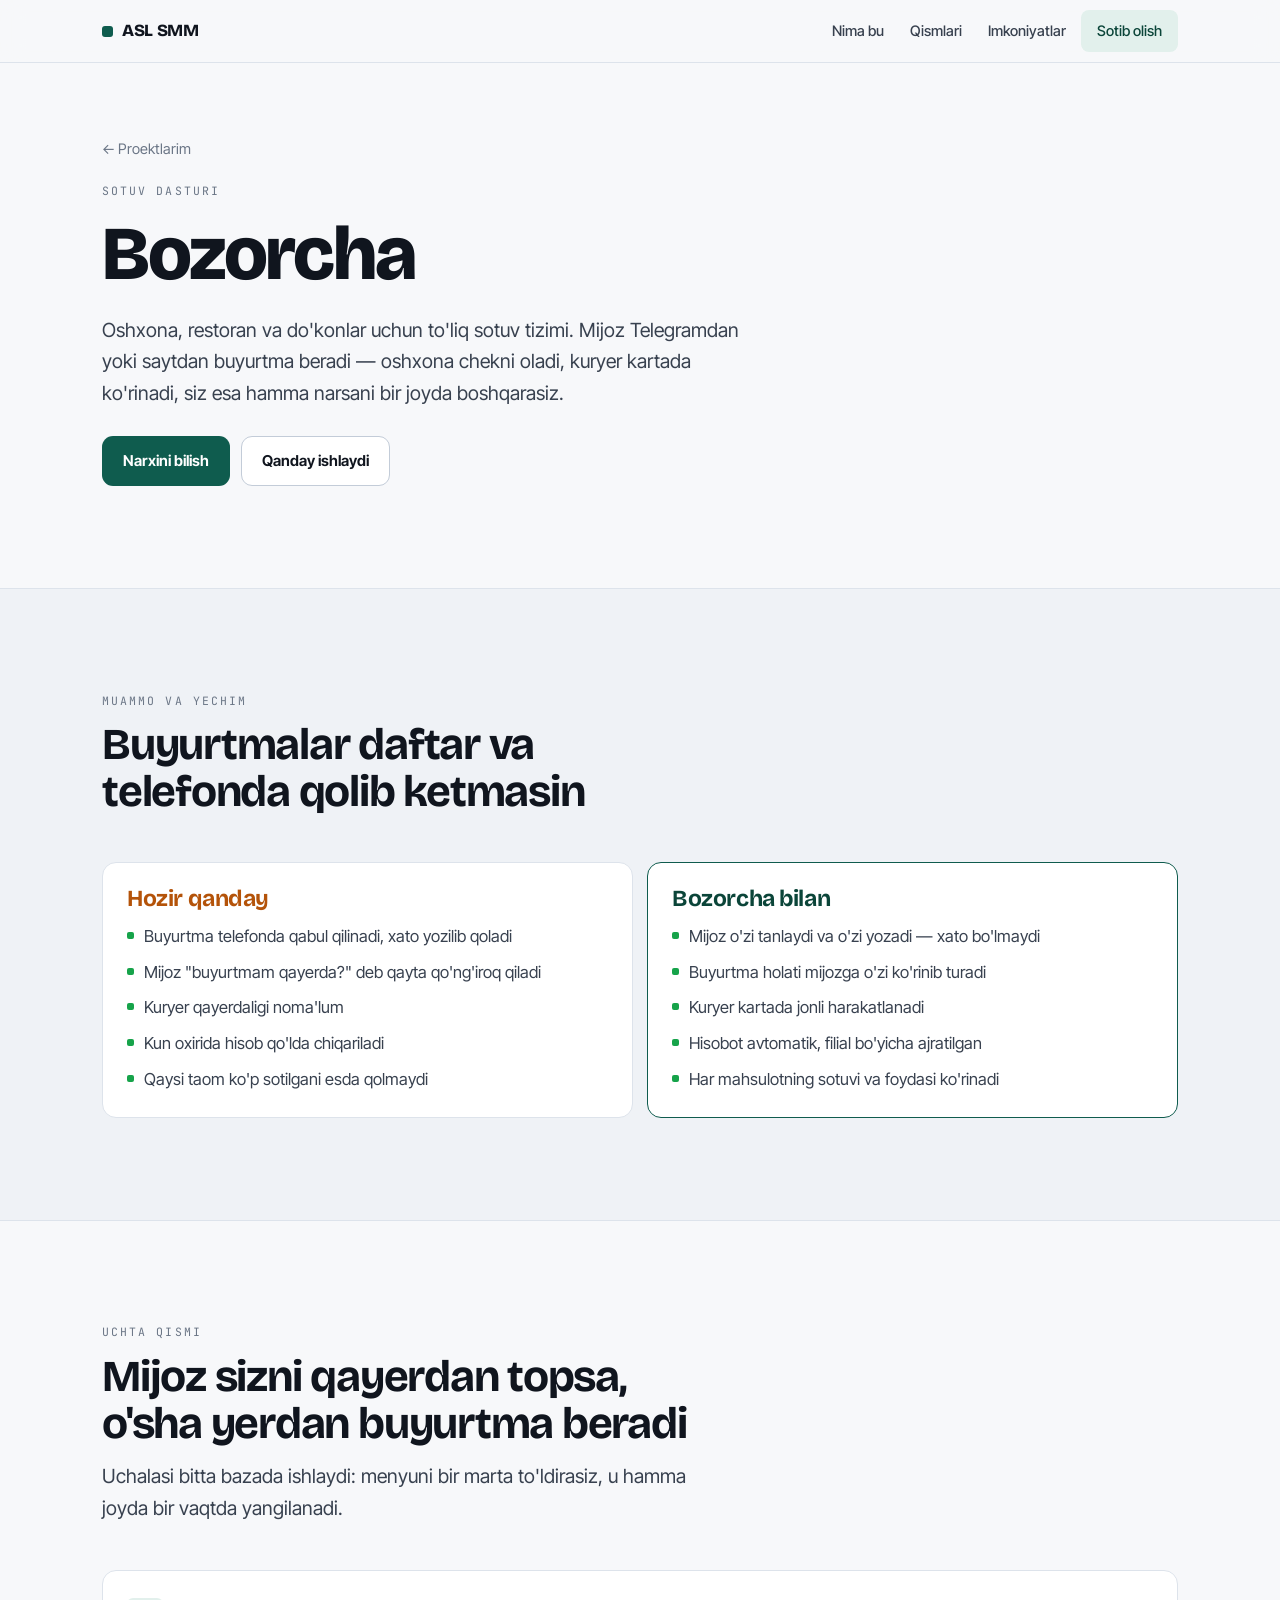
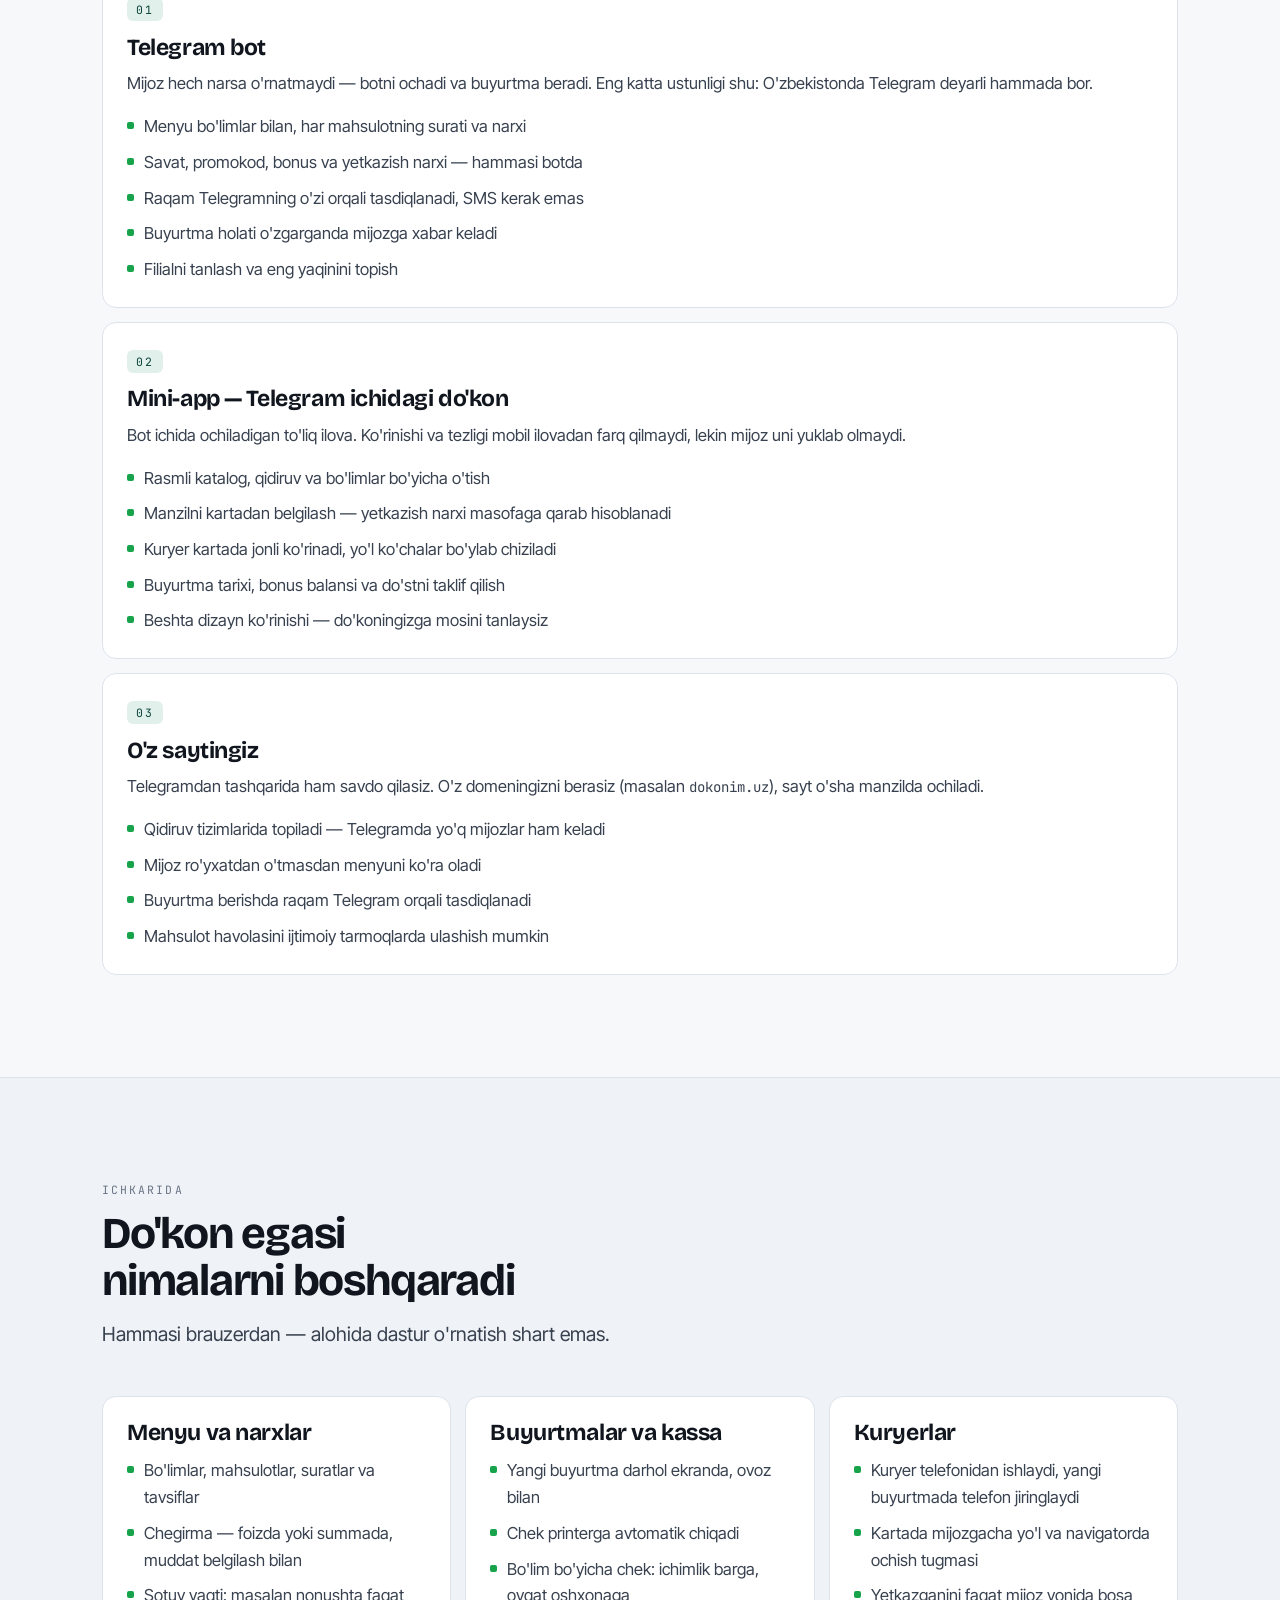
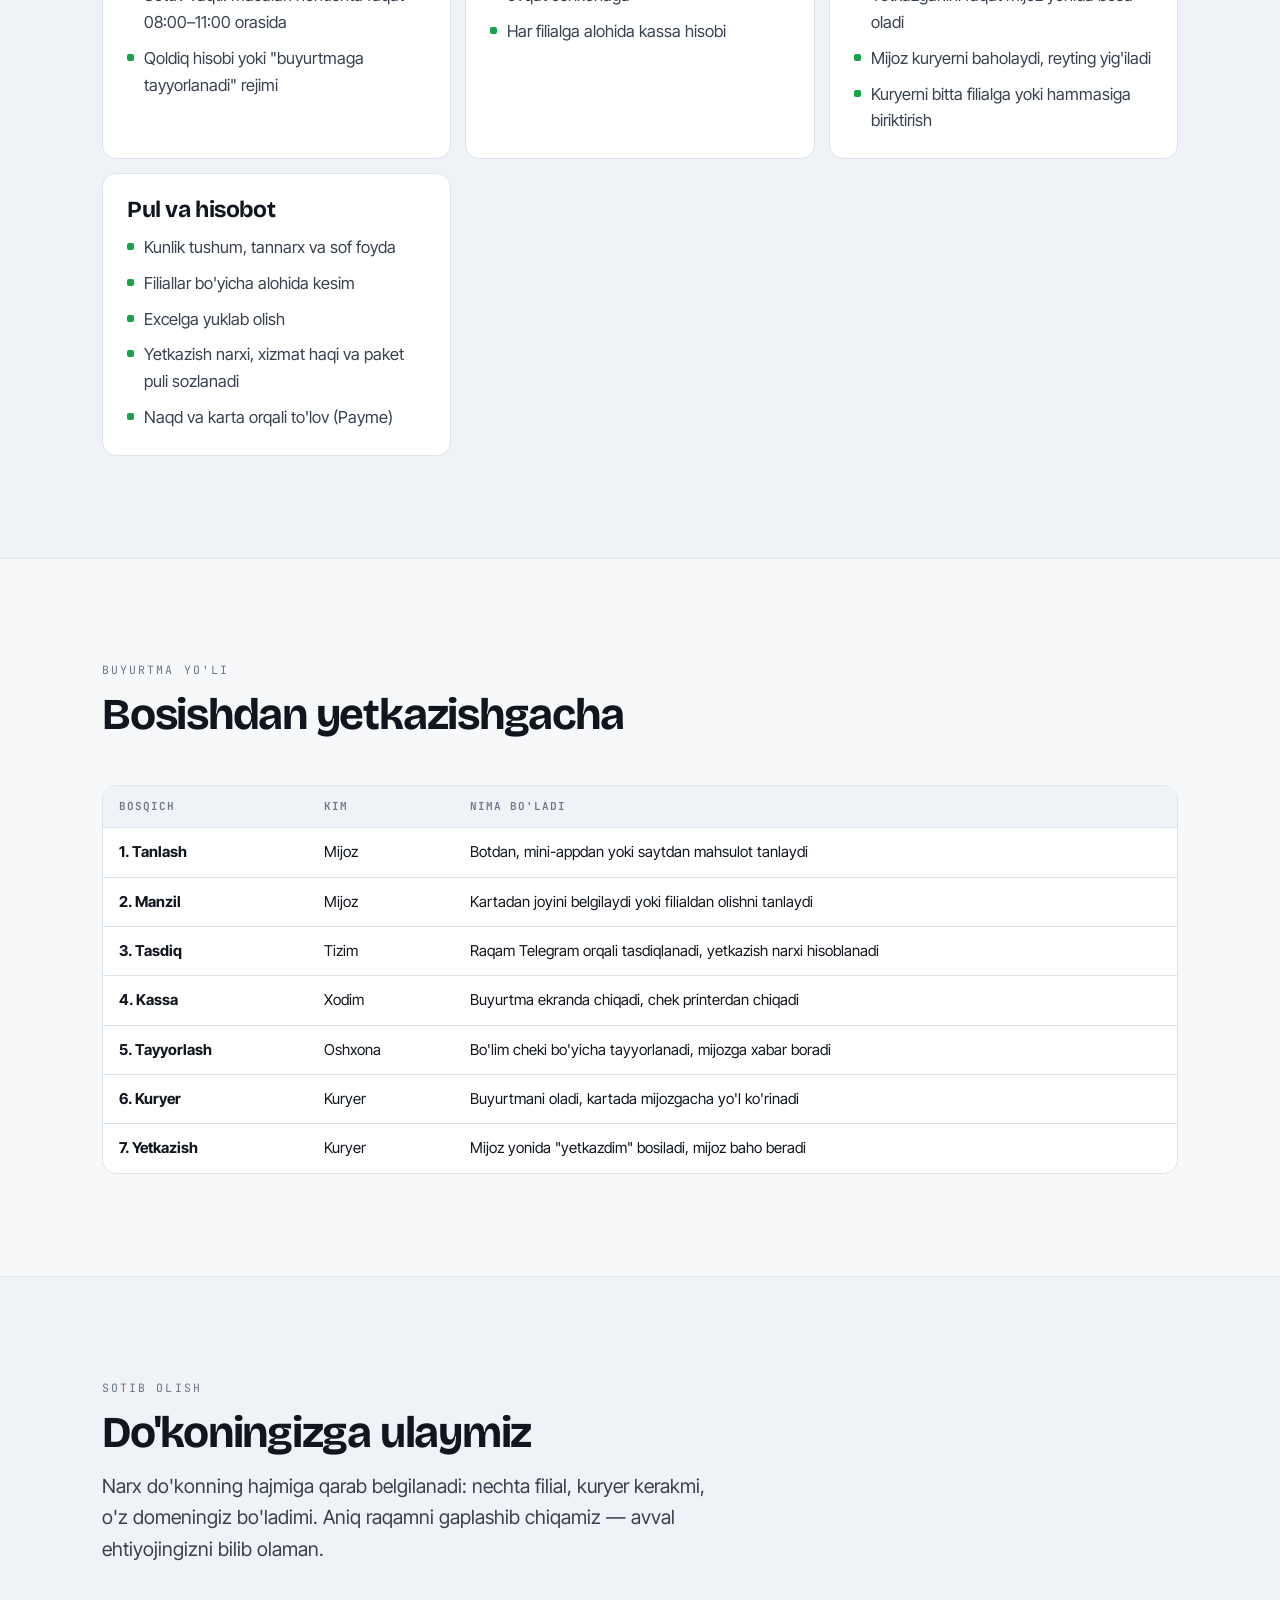
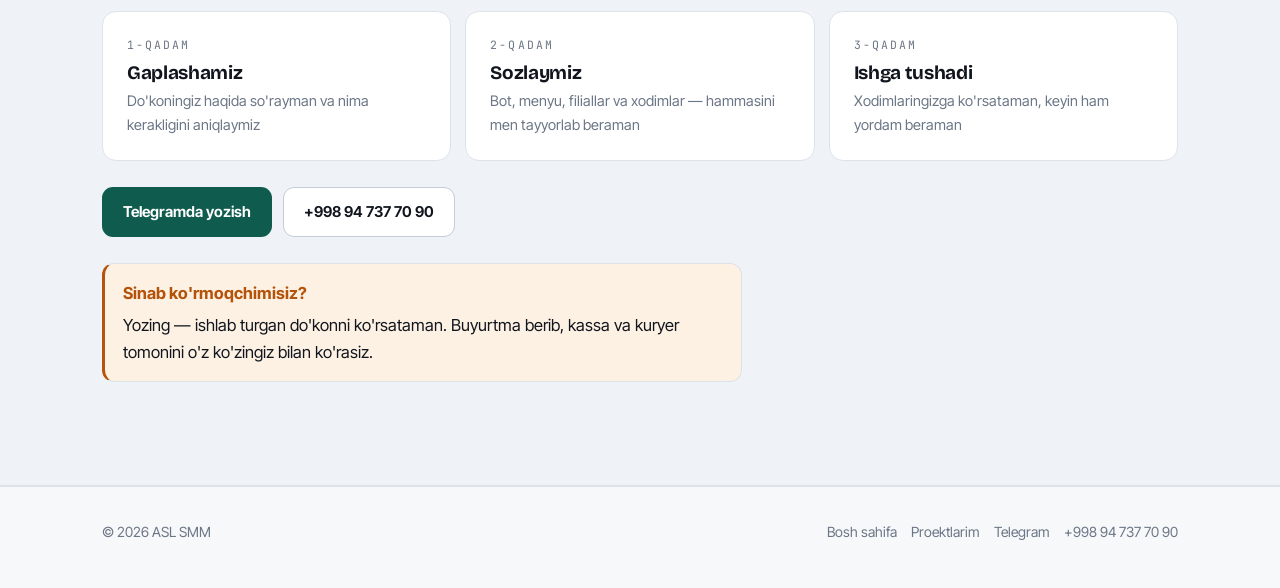
==== bozorcha.html @ d726f16f "Saytni to'liq qayta dizayn qilish va Bozorcha qo'llanmasini qo'shish - Bosh sahifa qayta yozildi: ya" ====
<!DOCTYPE html>
<html lang="uz">
<head>
<meta charset="utf-8" />
<meta name="viewport" content="width=device-width, initial-scale=1" />
<title>Bozorcha — oshxona va do'konlar uchun sotuv dasturi</title>
<meta name="description" content="Telegram bot, mini-app va o'z saytingiz bitta tizimda. Buyurtma qabul qilish, kuryer kuzatuvi, chek printeri, filiallar va moliya hisoboti." />
<meta name="theme-color" content="#0F5C4E" />

<meta property="og:title" content="Bozorcha — sotuv dasturi" />
<meta property="og:description" content="Oshxona va do'konlar uchun to'liq sotuv tizimi: bot, mini-app va sayt." />
<meta property="og:type" content="article" />
<meta property="og:url" content="https://aslsmm.uz/bozorcha.html" />

<link rel="preconnect" href="https://fonts.googleapis.com" />
<link rel="preconnect" href="https://fonts.gstatic.com" crossorigin />
<link href="https://fonts.googleapis.com/css2?family=Bricolage+Grotesque:opsz,wght@12..96,600;12..96,700;12..96,800&family=Inter+Tight:wght@400;500;600&family=JetBrains+Mono:wght@500&display=swap" rel="stylesheet" />
<link rel="stylesheet" href="assets/css/style.css" />
</head>
<body>

<nav class="nav">
  <div class="wrap nav-in">
    <a class="brand" href="/"><span class="brand-dot"></span> ASL SMM</a>
    <div class="nav-links">
      <a class="hide-sm" href="#nima">Nima bu</a>
      <a class="hide-sm" href="#qismlar">Qismlari</a>
      <a href="#imkoniyat">Imkoniyatlar</a>
      <a class="btn btn-primary" style="padding:8px 15px" href="#sotib-olish">Sotib olish</a>
    </div>
  </div>
</nav>

<section style="padding-top:clamp(40px,6vw,72px)">
  <div class="wrap">
    <a href="/#proektlar" style="text-decoration:none;color:var(--ink-soft);font-size:14.5px" data-reveal>← Proektlarim</a>
    <p class="eyebrow" data-reveal style="margin-top:20px">Sotuv dasturi</p>
    <h1 data-reveal style="margin:14px 0 20px; max-width:13ch">Bozorcha</h1>
    <p class="lede" data-reveal>
      Oshxona, restoran va do'konlar uchun to'liq sotuv tizimi. Mijoz Telegramdan
      yoki saytdan buyurtma beradi — oshxona chekni oladi, kuryer kartada
      ko'rinadi, siz esa hamma narsani bir joyda boshqarasiz.
    </p>
    <div class="btn-row" data-reveal style="margin-top:26px">
      <a class="btn btn-primary" href="#sotib-olish">Narxini bilish</a>
      <a class="btn btn-ghost" href="#qismlar">Qanday ishlaydi</a>
    </div>
  </div>
</section>

<!-- ================================================================== -->
<section id="nima" style="background:var(--surface-2);border-block:1px solid var(--line)">
  <div class="wrap">
    <div class="sec-head" data-reveal>
      <span class="eyebrow">Muammo va yechim</span>
      <h2>Buyurtmalar daftar va telefonda qolib ketmasin</h2>
    </div>

    <div class="grid g2">
      <div class="card" data-reveal>
        <h3 style="color:var(--amber)">Hozir qanday</h3>
        <ul class="ticks" style="margin-top:12px">
          <li>Buyurtma telefonda qabul qilinadi, xato yozilib qoladi</li>
          <li>Mijoz "buyurtmam qayerda?" deb qayta qo'ng'iroq qiladi</li>
          <li>Kuryer qayerdaligi noma'lum</li>
          <li>Kun oxirida hisob qo'lda chiqariladi</li>
          <li>Qaysi taom ko'p sotilgani esda qolmaydi</li>
        </ul>
      </div>
      <div class="card" data-reveal style="border-color:var(--brand)">
        <h3 style="color:var(--brand-ink)">Bozorcha bilan</h3>
        <ul class="ticks" style="margin-top:12px">
          <li>Mijoz o'zi tanlaydi va o'zi yozadi — xato bo'lmaydi</li>
          <li>Buyurtma holati mijozga o'zi ko'rinib turadi</li>
          <li>Kuryer kartada jonli harakatlanadi</li>
          <li>Hisobot avtomatik, filial bo'yicha ajratilgan</li>
          <li>Har mahsulotning sotuvi va foydasi ko'rinadi</li>
        </ul>
      </div>
    </div>
  </div>
</section>

<!-- ================================================================== -->
<section id="qismlar">
  <div class="wrap">
    <div class="sec-head" data-reveal>
      <span class="eyebrow">Uchta qismi</span>
      <h2>Mijoz sizni qayerdan topsa, o'sha yerdan buyurtma beradi</h2>
      <p class="lede">Uchalasi bitta bazada ishlaydi: menyuni bir marta to'ldirasiz,
        u hamma joyda bir vaqtda yangilanadi.</p>
    </div>

    <!-- 1 --------------------------------------------------------------- -->
    <div class="card" data-reveal style="margin-bottom:14px">
      <span class="eyebrow" style="background:var(--brand-soft);color:var(--brand-ink);padding:4px 9px;border-radius:6px">01</span>
      <h3 style="margin-top:14px">Telegram bot</h3>
      <p style="color:var(--ink-2);margin-top:10px">
        Mijoz hech narsa o'rnatmaydi — botni ochadi va buyurtma beradi. Eng katta
        ustunligi shu: O'zbekistonda Telegram deyarli hammada bor.
      </p>
      <ul class="ticks" style="margin-top:16px">
        <li>Menyu bo'limlar bilan, har mahsulotning surati va narxi</li>
        <li>Savat, promokod, bonus va yetkazish narxi — hammasi botda</li>
        <li>Raqam Telegramning o'zi orqali tasdiqlanadi, SMS kerak emas</li>
        <li>Buyurtma holati o'zgarganda mijozga xabar keladi</li>
        <li>Filialni tanlash va eng yaqinini topish</li>
      </ul>
    </div>

    <!-- 2 --------------------------------------------------------------- -->
    <div class="card" data-reveal style="margin-bottom:14px">
      <span class="eyebrow" style="background:var(--brand-soft);color:var(--brand-ink);padding:4px 9px;border-radius:6px">02</span>
      <h3 style="margin-top:14px">Mini-app — Telegram ichidagi do'kon</h3>
      <p style="color:var(--ink-2);margin-top:10px">
        Bot ichida ochiladigan to'liq ilova. Ko'rinishi va tezligi mobil
        ilovadan farq qilmaydi, lekin mijoz uni yuklab olmaydi.
      </p>
      <ul class="ticks" style="margin-top:16px">
        <li>Rasmli katalog, qidiruv va bo'limlar bo'yicha o'tish</li>
        <li>Manzilni kartadan belgilash — yetkazish narxi masofaga qarab hisoblanadi</li>
        <li>Kuryer kartada jonli ko'rinadi, yo'l ko'chalar bo'ylab chiziladi</li>
        <li>Buyurtma tarixi, bonus balansi va do'stni taklif qilish</li>
        <li>Beshta dizayn ko'rinishi — do'koningizga mosini tanlaysiz</li>
      </ul>
    </div>

    <!-- 3 --------------------------------------------------------------- -->
    <div class="card" data-reveal>
      <span class="eyebrow" style="background:var(--brand-soft);color:var(--brand-ink);padding:4px 9px;border-radius:6px">03</span>
      <h3 style="margin-top:14px">O'z saytingiz</h3>
      <p style="color:var(--ink-2);margin-top:10px">
        Telegramdan tashqarida ham savdo qilasiz. O'z domeningizni berasiz
        (masalan <span style="font-family:var(--mono);font-size:14px">dokonim.uz</span>),
        sayt o'sha manzilda ochiladi.
      </p>
      <ul class="ticks" style="margin-top:16px">
        <li>Qidiruv tizimlarida topiladi — Telegramda yo'q mijozlar ham keladi</li>
        <li>Mijoz ro'yxatdan o'tmasdan menyuni ko'ra oladi</li>
        <li>Buyurtma berishda raqam Telegram orqali tasdiqlanadi</li>
        <li>Mahsulot havolasini ijtimoiy tarmoqlarda ulashish mumkin</li>
      </ul>
    </div>
  </div>
</section>

<!-- ================================================================== -->
<section id="imkoniyat" style="background:var(--surface-2);border-block:1px solid var(--line)">
  <div class="wrap">
    <div class="sec-head" data-reveal>
      <span class="eyebrow">Ichkarida</span>
      <h2>Do'kon egasi nimalarni boshqaradi</h2>
      <p class="lede">Hammasi brauzerdan — alohida dastur o'rnatish shart emas.</p>
    </div>

    <div class="grid g2">
      <div class="card" data-reveal>
        <h3>Menyu va narxlar</h3>
        <ul class="ticks" style="margin-top:12px">
          <li>Bo'limlar, mahsulotlar, suratlar va tavsiflar</li>
          <li>Chegirma — foizda yoki summada, muddat belgilash bilan</li>
          <li>Sotuv vaqti: masalan nonushta faqat 08:00–11:00 orasida</li>
          <li>Qoldiq hisobi yoki "buyurtmaga tayyorlanadi" rejimi</li>
        </ul>
      </div>

      <div class="card" data-reveal>
        <h3>Buyurtmalar va kassa</h3>
        <ul class="ticks" style="margin-top:12px">
          <li>Yangi buyurtma darhol ekranda, ovoz bilan</li>
          <li>Chek printerga avtomatik chiqadi</li>
          <li>Bo'lim bo'yicha chek: ichimlik barga, ovqat oshxonaga</li>
          <li>Har filialga alohida kassa hisobi</li>
        </ul>
      </div>

      <div class="card" data-reveal>
        <h3>Kuryerlar</h3>
        <ul class="ticks" style="margin-top:12px">
          <li>Kuryer telefonidan ishlaydi, yangi buyurtmada telefon jiringlaydi</li>
          <li>Kartada mijozgacha yo'l va navigatorda ochish tugmasi</li>
          <li>Yetkazganini faqat mijoz yonida bosa oladi</li>
          <li>Mijoz kuryerni baholaydi, reyting yig'iladi</li>
          <li>Kuryerni bitta filialga yoki hammasiga biriktirish</li>
        </ul>
      </div>

      <div class="card" data-reveal>
        <h3>Pul va hisobot</h3>
        <ul class="ticks" style="margin-top:12px">
          <li>Kunlik tushum, tannarx va sof foyda</li>
          <li>Filiallar bo'yicha alohida kesim</li>
          <li>Excelga yuklab olish</li>
          <li>Yetkazish narxi, xizmat haqi va paket puli sozlanadi</li>
          <li>Naqd va karta orqali to'lov (Payme)</li>
        </ul>
      </div>
    </div>
  </div>
</section>

<!-- ================================================================== -->
<section>
  <div class="wrap">
    <div class="sec-head" data-reveal>
      <span class="eyebrow">Buyurtma yo'li</span>
      <h2>Bosishdan yetkazishgacha</h2>
    </div>

    <div class="table-wrap" data-reveal>
      <table>
        <thead>
          <tr><th>Bosqich</th><th>Kim</th><th>Nima bo'ladi</th></tr>
        </thead>
        <tbody>
          <tr><td><b>1. Tanlash</b></td><td>Mijoz</td><td>Botdan, mini-appdan yoki saytdan mahsulot tanlaydi</td></tr>
          <tr><td><b>2. Manzil</b></td><td>Mijoz</td><td>Kartadan joyini belgilaydi yoki filialdan olishni tanlaydi</td></tr>
          <tr><td><b>3. Tasdiq</b></td><td>Tizim</td><td>Raqam Telegram orqali tasdiqlanadi, yetkazish narxi hisoblanadi</td></tr>
          <tr><td><b>4. Kassa</b></td><td>Xodim</td><td>Buyurtma ekranda chiqadi, chek printerdan chiqadi</td></tr>
          <tr><td><b>5. Tayyorlash</b></td><td>Oshxona</td><td>Bo'lim cheki bo'yicha tayyorlanadi, mijozga xabar boradi</td></tr>
          <tr><td><b>6. Kuryer</b></td><td>Kuryer</td><td>Buyurtmani oladi, kartada mijozgacha yo'l ko'rinadi</td></tr>
          <tr><td><b>7. Yetkazish</b></td><td>Kuryer</td><td>Mijoz yonida "yetkazdim" bosiladi, mijoz baho beradi</td></tr>
        </tbody>
      </table>
    </div>
  </div>
</section>

<!-- ================================================================== -->
<section id="sotib-olish" style="background:var(--surface-2);border-block:1px solid var(--line)">
  <div class="wrap">
    <div class="sec-head" data-reveal>
      <span class="eyebrow">Sotib olish</span>
      <h2>Do'koningizga ulaymiz</h2>
      <p class="lede">
        Narx do'konning hajmiga qarab belgilanadi: nechta filial, kuryer kerakmi,
        o'z domeningiz bo'ladimi. Aniq raqamni gaplashib chiqamiz — avval
        ehtiyojingizni bilib olaman.
      </p>
    </div>

    <div class="grid g3" data-reveal style="margin-bottom:26px">
      <div class="card">
        <p class="eyebrow">1-qadam</p>
        <h3 style="margin-top:8px;font-size:19px">Gaplashamiz</h3>
        <p style="color:var(--ink-soft);font-size:14.5px;margin-top:6px">Do'koningiz haqida so'rayman va nima kerakligini aniqlaymiz</p>
      </div>
      <div class="card">
        <p class="eyebrow">2-qadam</p>
        <h3 style="margin-top:8px;font-size:19px">Sozlaymiz</h3>
        <p style="color:var(--ink-soft);font-size:14.5px;margin-top:6px">Bot, menyu, filiallar va xodimlar — hammasini men tayyorlab beraman</p>
      </div>
      <div class="card">
        <p class="eyebrow">3-qadam</p>
        <h3 style="margin-top:8px;font-size:19px">Ishga tushadi</h3>
        <p style="color:var(--ink-soft);font-size:14.5px;margin-top:6px">Xodimlaringizga ko'rsataman, keyin ham yordam beraman</p>
      </div>
    </div>

    <div class="btn-row" data-reveal>
      <a class="btn btn-primary" href="https://t.me/asilbek77738">Telegramda yozish</a>
      <a class="btn btn-ghost" href="tel:+998947377090">+998 94 737 70 90</a>
    </div>

    <div class="note" data-reveal style="margin-top:26px;max-width:64ch">
      <strong>Sinab ko'rmoqchimisiz?</strong>
      Yozing — ishlab turgan do'konni ko'rsataman. Buyurtma berib, kassa va
      kuryer tomonini o'z ko'zingiz bilan ko'rasiz.
    </div>
  </div>
</section>

<footer>
  <div class="wrap foot-in">
    <span>© <span id="yil">2026</span> ASL SMM</span>
    <div class="foot-links">
      <a href="/">Bosh sahifa</a>
      <a href="/#proektlar">Proektlarim</a>
      <a href="https://t.me/asilbek77738">Telegram</a>
      <a href="tel:+998947377090">+998 94 737 70 90</a>
    </div>
  </div>
</footer>

<script src="assets/js/main.js"></script>
</body>
</html>
---- assets/css/style.css ----
/* =========================================================================
   ASL SMM — asosiy uslublar

   Palitra ATAYLAB "AI standarti"dan qochadi: binafsha gradient yo'q,
   qorong'i fon ustidagi markazlashgan hero yo'q, uchta bir xil karta
   yo'q. O'rniga: sovuq kul-oq qog'oz, chuqur siyoh-ko'k va bitta
   tirik yashil urg'u.

   Yashil urg'u — "ishga tushdi" signali. Faqat harakatga chaqiruvchi
   joylarda ishlatiladi; hamma yerga sepilsa ma'nosini yo'qotadi.
   ========================================================================= */

:root {
  --paper: #F7F8FA;
  --surface: #FFFFFF;
  --surface-2: #EFF2F6;
  --line: #DDE3EB;
  --line-strong: #C3CCD8;

  --ink: #10151E;
  --ink-2: #38414F;
  --ink-soft: #6B7686;

  --brand: #0F5C4E;
  --brand-ink: #0B4539;
  --brand-soft: #E2F0EC;

  --signal: #16A34A;
  --amber: #B45309;
  --amber-soft: #FDF1E3;

  --display: "Bricolage Grotesque", "Segoe UI Variable Display", "Segoe UI", system-ui, sans-serif;
  --body: "Inter Tight", "Segoe UI Variable Text", "Segoe UI", system-ui, sans-serif;
  --mono: "JetBrains Mono", "Cascadia Mono", Consolas, ui-monospace, monospace;

  --wrap: 1120px;
  --radius: 14px;
}

@media (prefers-color-scheme: dark) {
  :root:not([data-theme="light"]) {
    --paper: #0B0E13;
    --surface: #12171F;
    --surface-2: #171D27;
    --line: #232B38;
    --line-strong: #35404F;

    --ink: #EDF1F6;
    --ink-2: #C2CBD8;
    --ink-soft: #8794A6;

    --brand: #4FD1B4;
    --brand-ink: #7FE3CB;
    --brand-soft: #10241F;

    --signal: #4ADE80;
    --amber: #E8A857;
    --amber-soft: #241A0E;
  }
}

:root[data-theme="dark"] {
  --paper: #0B0E13;
  --surface: #12171F;
  --surface-2: #171D27;
  --line: #232B38;
  --line-strong: #35404F;
  --ink: #EDF1F6;
  --ink-2: #C2CBD8;
  --ink-soft: #8794A6;
  --brand: #4FD1B4;
  --brand-ink: #7FE3CB;
  --brand-soft: #10241F;
  --signal: #4ADE80;
  --amber: #E8A857;
  --amber-soft: #241A0E;
}

* { box-sizing: border-box; }

html { scroll-behavior: smooth; }
@media (prefers-reduced-motion: reduce) {
  html { scroll-behavior: auto; }
  *, *::before, *::after { animation-duration: .01ms !important; transition-duration: .01ms !important; }
}

body {
  margin: 0;
  background: var(--paper);
  color: var(--ink);
  font-family: var(--body);
  font-size: 16.5px;
  line-height: 1.62;
  -webkit-font-smoothing: antialiased;
}

img { max-width: 100%; display: block; }
a { color: inherit; }

.wrap { width: 100%; max-width: var(--wrap); margin: 0 auto; padding: 0 22px; }

/* --- Sarlavhalar ------------------------------------------------------ */
h1, h2, h3 { font-family: var(--display); letter-spacing: -.028em; line-height: 1.06; margin: 0; text-wrap: balance; }
h1 { font-size: clamp(38px, 6.4vw, 76px); font-weight: 800; }
h2 { font-size: clamp(28px, 3.8vw, 44px); font-weight: 700; }
h3 { font-size: clamp(19px, 2vw, 23px); font-weight: 700; letter-spacing: -.018em; }
p { margin: 0; }

.eyebrow {
  font-family: var(--mono);
  font-size: 11.5px;
  letter-spacing: .18em;
  text-transform: uppercase;
  color: var(--ink-soft);
}

.lede { font-size: clamp(16.5px, 1.7vw, 19.5px); color: var(--ink-2); max-width: 60ch; }

/* --- Navigatsiya ------------------------------------------------------ */
.nav {
  position: sticky; top: 0; z-index: 50;
  background: color-mix(in srgb, var(--paper) 86%, transparent);
  backdrop-filter: blur(12px);
  border-bottom: 1px solid var(--line);
}
.nav-in { display: flex; align-items: center; gap: 18px; height: 62px; }
.brand { display: flex; align-items: center; gap: 9px; font-family: var(--display); font-weight: 800; letter-spacing: -.02em; text-decoration: none; font-size: 17px; }
.brand-dot { width: 11px; height: 11px; border-radius: 3px; background: var(--brand); flex: none; }
.nav-links { display: flex; gap: 4px; margin-left: auto; align-items: center; }
.nav-links a {
  text-decoration: none; color: var(--ink-2); font-size: 14.5px; font-weight: 500;
  padding: 7px 11px; border-radius: 8px;
}
.nav-links a:hover { background: var(--surface-2); color: var(--ink); }
.nav-links a.is-active { color: var(--brand-ink); background: var(--brand-soft); }
@media (max-width: 720px) { .nav-links a.hide-sm { display: none; } }

/* --- Tugmalar --------------------------------------------------------- */
.btn {
  display: inline-flex; align-items: center; justify-content: center; gap: 8px;
  padding: 12px 20px; border-radius: 11px; font-weight: 650; font-size: 15px;
  text-decoration: none; border: 1px solid transparent; cursor: pointer;
  transition: transform .16s ease, background .16s ease, border-color .16s ease;
}
.btn:active { transform: translateY(1px); }
.btn-primary { background: var(--brand); color: #fff; }
.btn-primary:hover { background: var(--brand-ink); }
.btn-ghost { background: var(--surface); color: var(--ink); border-color: var(--line-strong); }
.btn-ghost:hover { border-color: var(--brand); color: var(--brand-ink); }
.btn-row { display: flex; gap: 11px; flex-wrap: wrap; }

/* --- Bo'limlar -------------------------------------------------------- */
section { padding: clamp(58px, 8vw, 104px) 0; }
.sec-head { max-width: 62ch; margin-bottom: clamp(28px, 4vw, 46px); }
.sec-head .eyebrow { display: block; margin-bottom: 12px; }
.sec-head p { margin-top: 14px; }

/* --- Kartalar --------------------------------------------------------- */
.card {
  background: var(--surface);
  border: 1px solid var(--line);
  border-radius: var(--radius);
  padding: 24px;
}
.grid { display: grid; gap: 14px; }
.g2 { grid-template-columns: repeat(auto-fit, minmax(280px, 1fr)); }
.g3 { grid-template-columns: repeat(auto-fit, minmax(240px, 1fr)); }

/* --- Ro'yxatlar ------------------------------------------------------- */
.ticks { list-style: none; margin: 0; padding: 0; display: grid; gap: 9px; }
.ticks li { display: flex; gap: 10px; align-items: flex-start; color: var(--ink-2); }
.ticks li::before {
  content: "";
  flex: none; width: 7px; height: 7px; margin-top: 9px;
  border-radius: 2px; background: var(--signal);
}

/* --- Jadval ----------------------------------------------------------- */
.table-wrap { overflow-x: auto; border: 1px solid var(--line); border-radius: var(--radius); background: var(--surface); }
table { width: 100%; border-collapse: collapse; font-size: 15px; min-width: 480px; }
th, td { text-align: left; padding: 12px 16px; border-bottom: 1px solid var(--line); vertical-align: top; }
th { font-family: var(--mono); font-size: 11px; letter-spacing: .09em; text-transform: uppercase; color: var(--ink-soft); background: var(--surface-2); font-weight: 600; }
tbody tr:last-child td { border-bottom: none; }

/* --- Izoh quti -------------------------------------------------------- */
.note {
  border: 1px solid var(--line);
  border-left: 3px solid var(--amber);
  background: var(--amber-soft);
  border-radius: 12px;
  padding: 16px 18px;
}
.note strong { color: var(--amber); display: block; margin-bottom: 5px; }

/* --- Footer ----------------------------------------------------------- */
footer { border-top: 1px solid var(--line); padding: 34px 0 44px; color: var(--ink-soft); font-size: 14px; }
.foot-in { display: flex; gap: 16px; flex-wrap: wrap; align-items: center; justify-content: space-between; }
.foot-links { display: flex; gap: 14px; flex-wrap: wrap; }
.foot-links a { text-decoration: none; color: var(--ink-soft); }
.foot-links a:hover { color: var(--brand-ink); }

/* --- Ochilish harakati ------------------------------------------------ */
/* ⚠️ Yashirish FAQAT JS ishlayotganda. Aks holda skript yuklanmasa
   yoki kuzatuvchi uyg'onmasa sahifa butunlay bo'sh qolardi. */
.js-reveal [data-reveal] { opacity: 0; transform: translateY(14px); transition: opacity .6s ease, transform .6s ease; }
.js-reveal [data-reveal].in { opacity: 1; transform: none; }

:focus-visible { outline: 2px solid var(--brand); outline-offset: 3px; border-radius: 6px; }
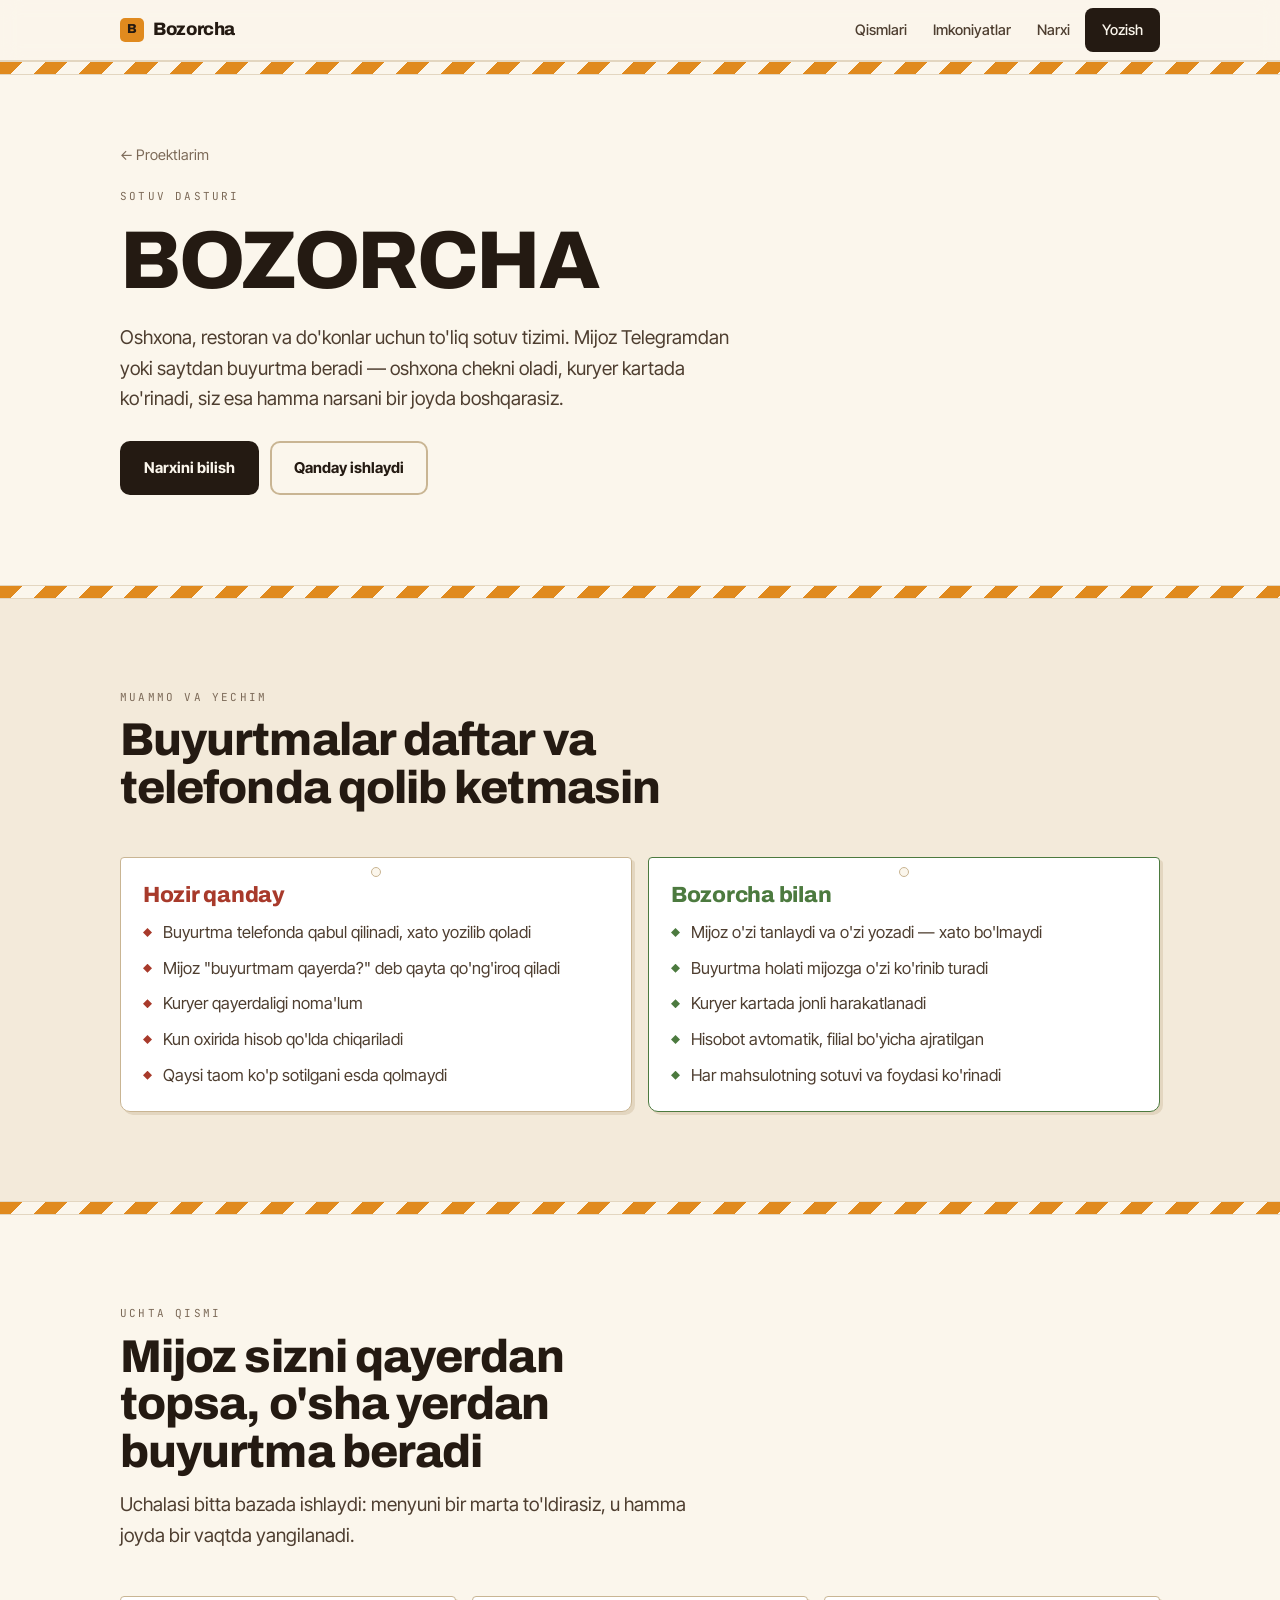
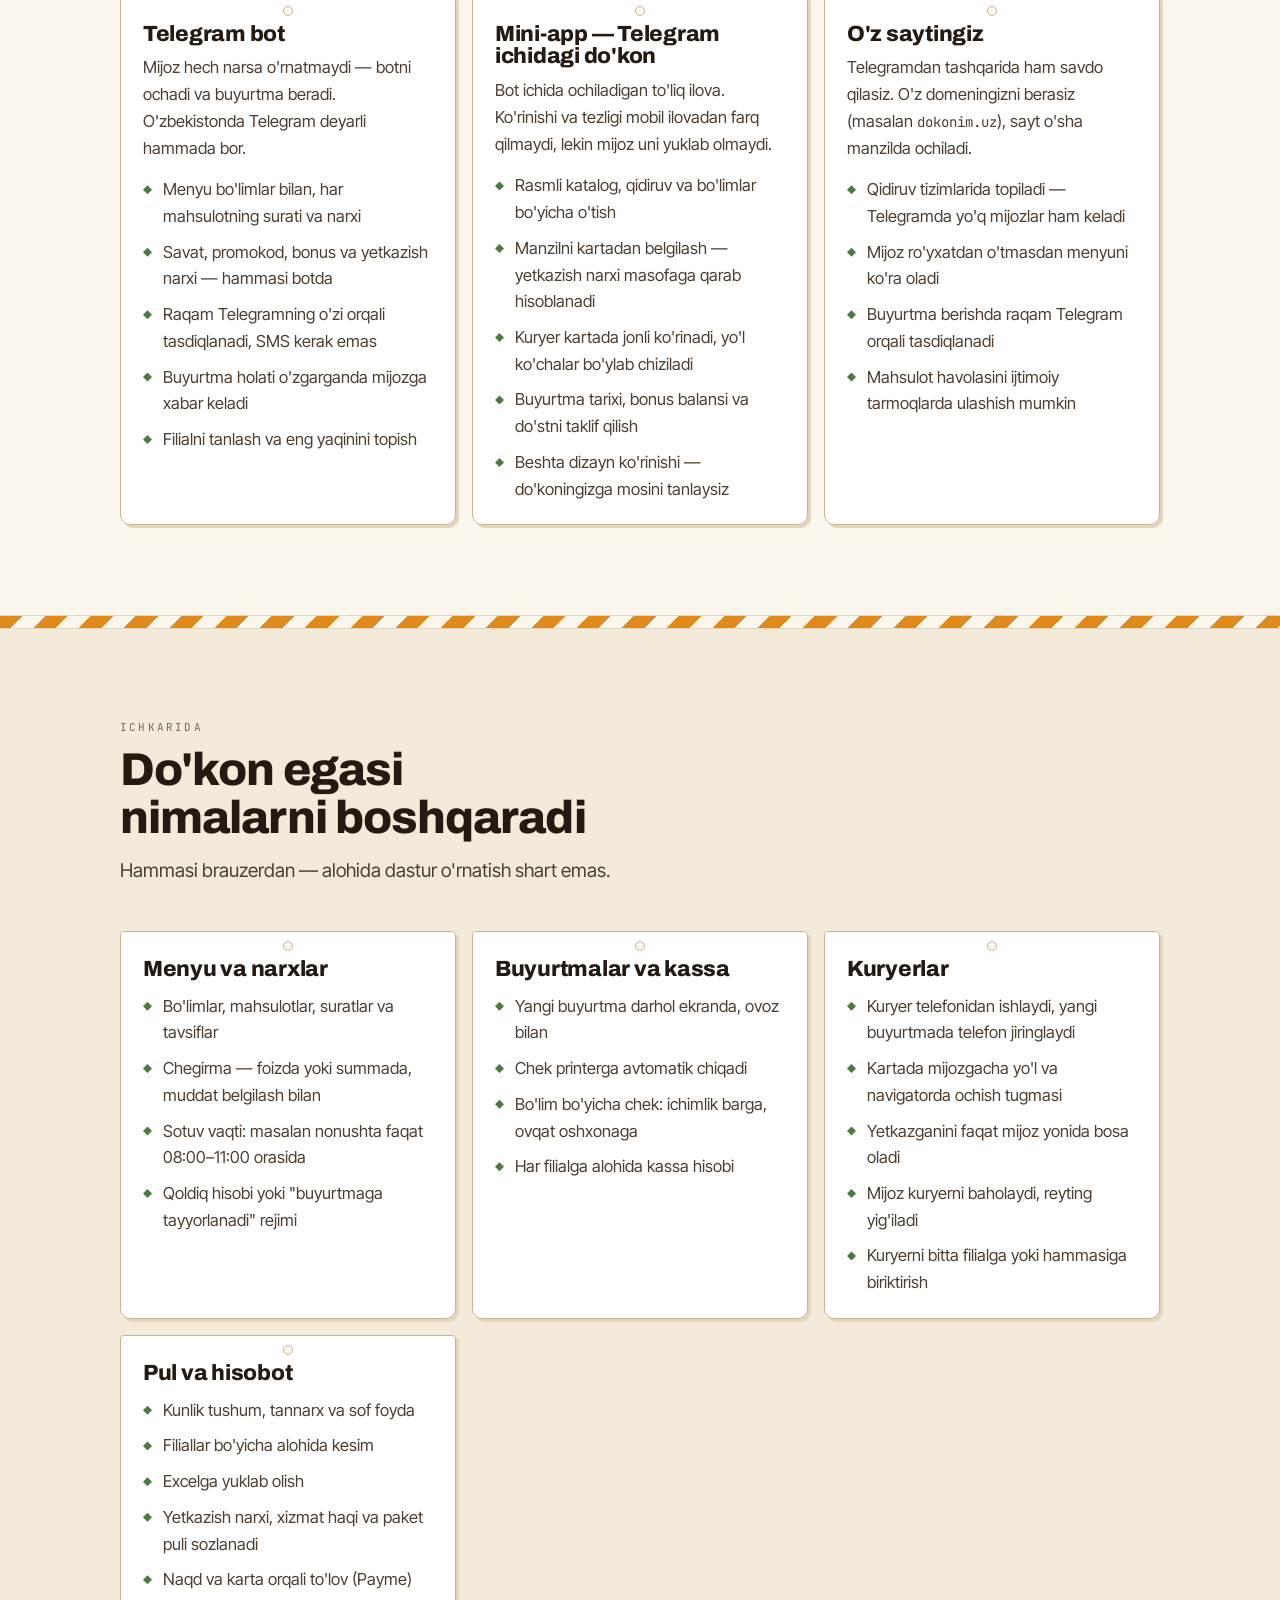
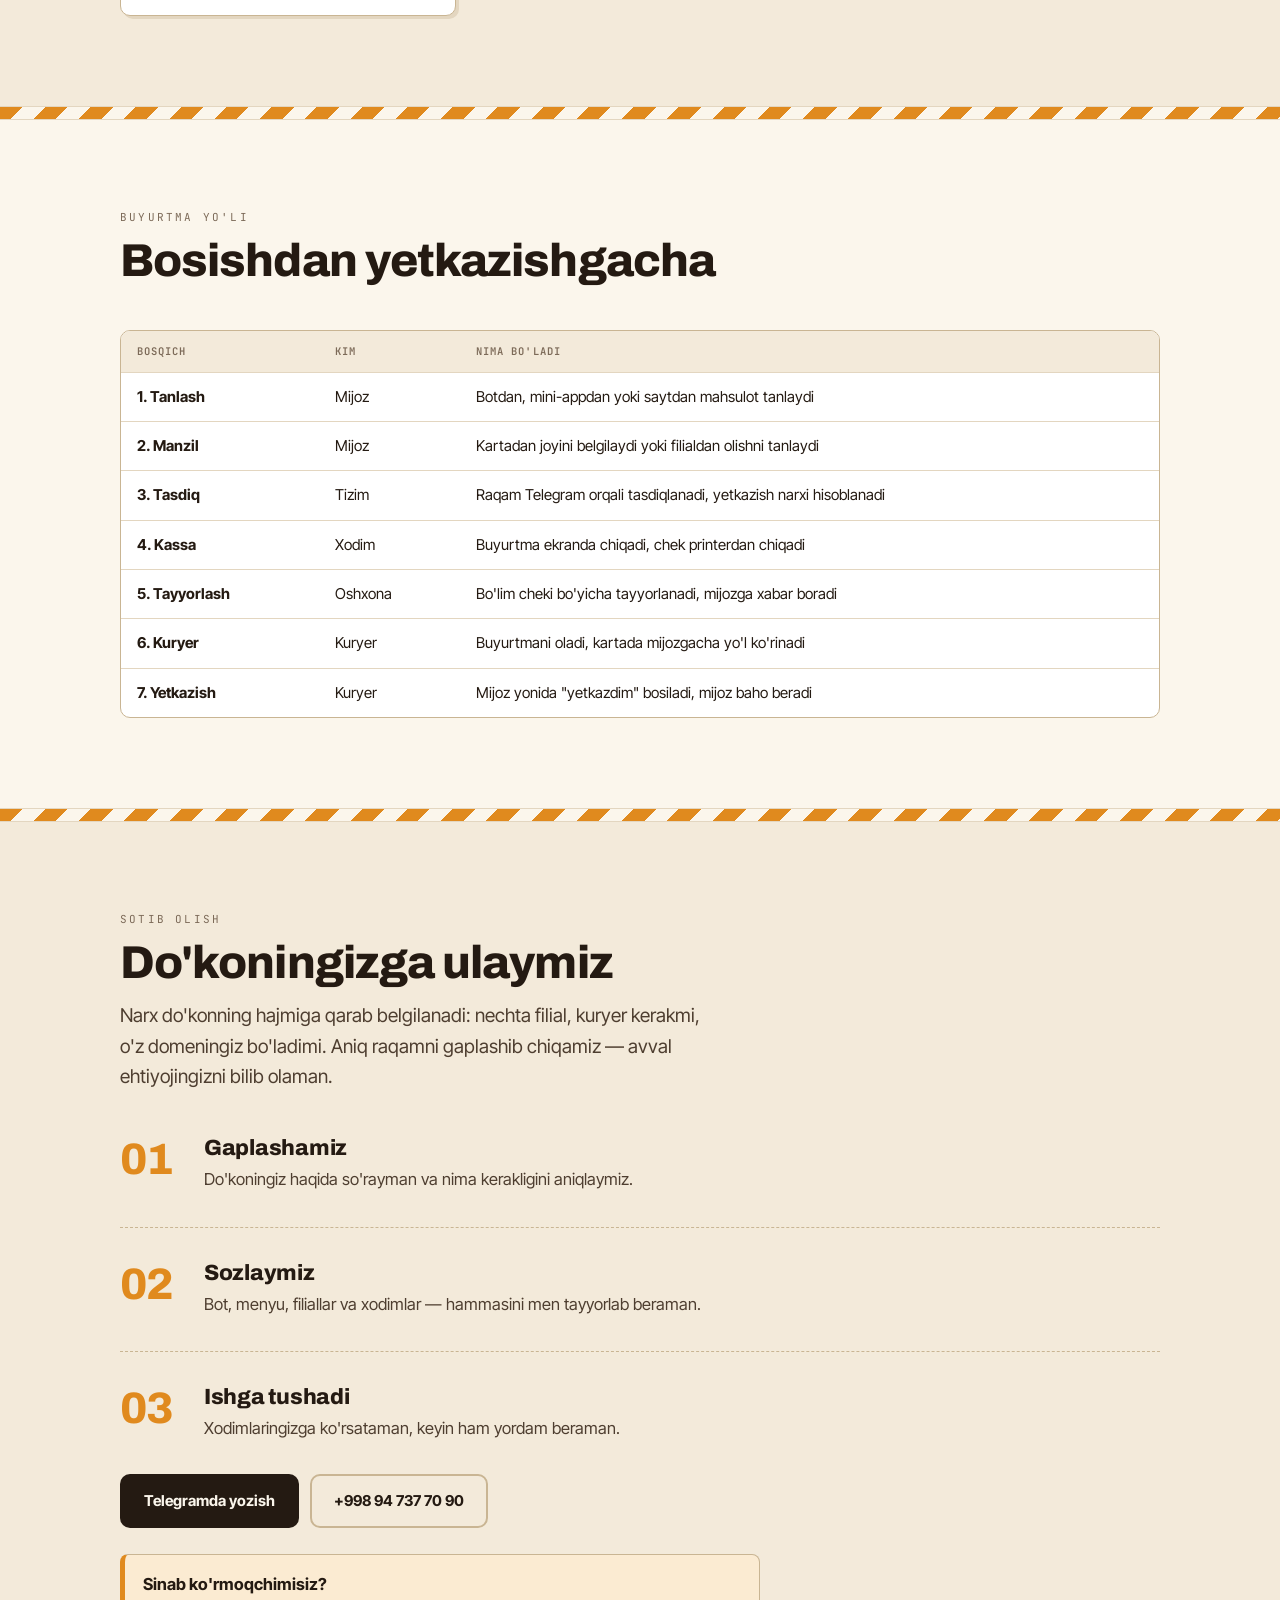
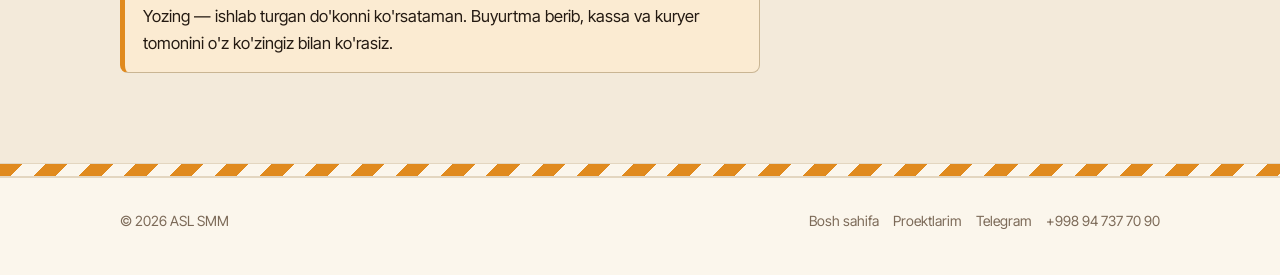
==== commit 6d024bd3: "Dizayn: iliq bozor palitrasi, to'qilgan raqamlar olib tashlandi Bosh sahifadagi "3 ta / 2 kun / Chek" ====
--- a/bozorcha.html
+++ b/bozorcha.html
@@ -4,43 +4,53 @@
 <meta charset="utf-8" />
 <meta name="viewport" content="width=device-width, initial-scale=1" />
 <title>Bozorcha — oshxona va do'konlar uchun sotuv dasturi</title>
-<meta name="description" content="Telegram bot, mini-app va o'z saytingiz bitta tizimda. Buyurtma qabul qilish, kuryer kuzatuvi, chek printeri, filiallar va moliya hisoboti." />
-<meta name="theme-color" content="#0F5C4E" />
+<meta name="description" content="Telegram bot, mini-app va o'z saytingiz bitta tizimda. Buyurtma, kassa, chek printeri, kuryer kuzatuvi, filiallar va moliya hisoboti." />
+<meta name="theme-color" content="#E08A1E" />
 
 <meta property="og:title" content="Bozorcha — sotuv dasturi" />
-<meta property="og:description" content="Oshxona va do'konlar uchun to'liq sotuv tizimi: bot, mini-app va sayt." />
-<meta property="og:type" content="article" />
-<meta property="og:url" content="https://aslsmm.uz/bozorcha.html" />
+<meta property="og:description" content="Oshxona, restoran va do'konlar uchun to'liq sotuv tizimi: Telegram bot, mini-app va sayt." />
+<meta property="og:type" content="website" />
+<meta property="og:url" content="https://bozorcha.aslsmm.uz/" />
 
 <link rel="preconnect" href="https://fonts.googleapis.com" />
 <link rel="preconnect" href="https://fonts.gstatic.com" crossorigin />
-<link href="https://fonts.googleapis.com/css2?family=Bricolage+Grotesque:opsz,wght@12..96,600;12..96,700;12..96,800&family=Inter+Tight:wght@400;500;600&family=JetBrains+Mono:wght@500&display=swap" rel="stylesheet" />
-<link rel="stylesheet" href="assets/css/style.css" />
+<link href="https://fonts.googleapis.com/css2?family=Archivo:wght@700;800&family=Inter+Tight:wght@400;500;600;700&family=JetBrains+Mono:wght@500;600&display=swap" rel="stylesheet" />
+<link rel="stylesheet" href="assets/css/bozor.css?v=202608190917" />
 </head>
 <body>
 
 <nav class="nav">
   <div class="wrap nav-in">
-    <a class="brand" href="/"><span class="brand-dot"></span> ASL SMM</a>
+    <a class="brand" href="/"><span class="brand-mark">B</span> Bozorcha</a>
     <div class="nav-links">
-      <a class="hide-sm" href="#nima">Nima bu</a>
       <a class="hide-sm" href="#qismlar">Qismlari</a>
-      <a href="#imkoniyat">Imkoniyatlar</a>
-      <a class="btn btn-primary" style="padding:8px 15px" href="#sotib-olish">Sotib olish</a>
+      <a class="hide-sm" href="#imkoniyat">Imkoniyatlar</a>
+      <a href="#sotib-olish">Narxi</a>
+      <a class="btn btn-primary" style="padding:8px 15px" href="https://t.me/asilbek77738">Yozish</a>
     </div>
   </div>
 </nav>
 
-<section style="padding-top:clamp(40px,6vw,72px)">
-  <div class="wrap">
-    <a href="/#proektlar" style="text-decoration:none;color:var(--ink-soft);font-size:14.5px" data-reveal>← Proektlarim</a>
+<!-- Tent — rasta soyaboni. Bo'limlarni ajratadi, bezak emas. -->
+<div class="awning"></div>
+
+<!-- ==================================================================== -->
+<!-- HERO                                                                  -->
+<!-- ==================================================================== -->
+<section style="padding-top:clamp(38px,5.5vw,66px)">
+  <div class="wrap">
+    <a href="https://aslsmm.uz/#proektlar" data-reveal
+       style="text-decoration:none;color:var(--ink-soft);font-size:14.5px">&larr; Proektlarim</a>
+
     <p class="eyebrow" data-reveal style="margin-top:20px">Sotuv dasturi</p>
-    <h1 data-reveal style="margin:14px 0 20px; max-width:13ch">Bozorcha</h1>
+    <h1 data-reveal style="margin:12px 0 20px">Bozorcha</h1>
+
     <p class="lede" data-reveal>
       Oshxona, restoran va do'konlar uchun to'liq sotuv tizimi. Mijoz Telegramdan
-      yoki saytdan buyurtma beradi — oshxona chekni oladi, kuryer kartada
+      yoki saytdan buyurtma beradi &mdash; oshxona chekni oladi, kuryer kartada
       ko'rinadi, siz esa hamma narsani bir joyda boshqarasiz.
     </p>
+
     <div class="btn-row" data-reveal style="margin-top:26px">
       <a class="btn btn-primary" href="#sotib-olish">Narxini bilish</a>
       <a class="btn btn-ghost" href="#qismlar">Qanday ishlaydi</a>
@@ -48,8 +58,12 @@
   </div>
 </section>
 
-<!-- ================================================================== -->
-<section id="nima" style="background:var(--surface-2);border-block:1px solid var(--line)">
+<div class="awning"></div>
+
+<!-- ==================================================================== -->
+<!-- MUAMMO / YECHIM — ikki taxtacha yonma-yon                             -->
+<!-- ==================================================================== -->
+<section id="nima" style="background:var(--paper-2)">
   <div class="wrap">
     <div class="sec-head" data-reveal>
       <span class="eyebrow">Muammo va yechim</span>
@@ -57,9 +71,9 @@
     </div>
 
     <div class="grid g2">
-      <div class="card" data-reveal>
-        <h3 style="color:var(--amber)">Hozir qanday</h3>
-        <ul class="ticks" style="margin-top:12px">
+      <div class="tag" data-reveal>
+        <h3 style="color:var(--brick)">Hozir qanday</h3>
+        <ul class="ticks warn" style="margin-top:12px">
           <li>Buyurtma telefonda qabul qilinadi, xato yozilib qoladi</li>
           <li>Mijoz "buyurtmam qayerda?" deb qayta qo'ng'iroq qiladi</li>
           <li>Kuryer qayerdaligi noma'lum</li>
@@ -67,10 +81,11 @@
           <li>Qaysi taom ko'p sotilgani esda qolmaydi</li>
         </ul>
       </div>
-      <div class="card" data-reveal style="border-color:var(--brand)">
-        <h3 style="color:var(--brand-ink)">Bozorcha bilan</h3>
-        <ul class="ticks" style="margin-top:12px">
-          <li>Mijoz o'zi tanlaydi va o'zi yozadi — xato bo'lmaydi</li>
+
+      <div class="tag" data-reveal style="border-color:var(--herb)">
+        <h3 style="color:var(--herb)">Bozorcha bilan</h3>
+        <ul class="ticks" style="margin-top:12px">
+          <li>Mijoz o'zi tanlaydi va o'zi yozadi &mdash; xato bo'lmaydi</li>
           <li>Buyurtma holati mijozga o'zi ko'rinib turadi</li>
           <li>Kuryer kartada jonli harakatlanadi</li>
           <li>Hisobot avtomatik, filial bo'yicha ajratilgan</li>
@@ -81,7 +96,12 @@
   </div>
 </section>
 
-<!-- ================================================================== -->
+<div class="awning"></div>
+
+<!-- ==================================================================== -->
+<!-- UCHTA QISMI                                                           -->
+<!-- Raqamlanmagan: bular ketma-ketlik emas, uchta parallel yo'l.          -->
+<!-- ==================================================================== -->
 <section id="qismlar">
   <div class="wrap">
     <div class="sec-head" data-reveal>
@@ -91,80 +111,80 @@
         u hamma joyda bir vaqtda yangilanadi.</p>
     </div>
 
-    <!-- 1 --------------------------------------------------------------- -->
-    <div class="card" data-reveal style="margin-bottom:14px">
-      <span class="eyebrow" style="background:var(--brand-soft);color:var(--brand-ink);padding:4px 9px;border-radius:6px">01</span>
-      <h3 style="margin-top:14px">Telegram bot</h3>
-      <p style="color:var(--ink-2);margin-top:10px">
-        Mijoz hech narsa o'rnatmaydi — botni ochadi va buyurtma beradi. Eng katta
-        ustunligi shu: O'zbekistonda Telegram deyarli hammada bor.
-      </p>
-      <ul class="ticks" style="margin-top:16px">
-        <li>Menyu bo'limlar bilan, har mahsulotning surati va narxi</li>
-        <li>Savat, promokod, bonus va yetkazish narxi — hammasi botda</li>
-        <li>Raqam Telegramning o'zi orqali tasdiqlanadi, SMS kerak emas</li>
-        <li>Buyurtma holati o'zgarganda mijozga xabar keladi</li>
-        <li>Filialni tanlash va eng yaqinini topish</li>
-      </ul>
-    </div>
-
-    <!-- 2 --------------------------------------------------------------- -->
-    <div class="card" data-reveal style="margin-bottom:14px">
-      <span class="eyebrow" style="background:var(--brand-soft);color:var(--brand-ink);padding:4px 9px;border-radius:6px">02</span>
-      <h3 style="margin-top:14px">Mini-app — Telegram ichidagi do'kon</h3>
-      <p style="color:var(--ink-2);margin-top:10px">
-        Bot ichida ochiladigan to'liq ilova. Ko'rinishi va tezligi mobil
-        ilovadan farq qilmaydi, lekin mijoz uni yuklab olmaydi.
-      </p>
-      <ul class="ticks" style="margin-top:16px">
-        <li>Rasmli katalog, qidiruv va bo'limlar bo'yicha o'tish</li>
-        <li>Manzilni kartadan belgilash — yetkazish narxi masofaga qarab hisoblanadi</li>
-        <li>Kuryer kartada jonli ko'rinadi, yo'l ko'chalar bo'ylab chiziladi</li>
-        <li>Buyurtma tarixi, bonus balansi va do'stni taklif qilish</li>
-        <li>Beshta dizayn ko'rinishi — do'koningizga mosini tanlaysiz</li>
-      </ul>
-    </div>
-
-    <!-- 3 --------------------------------------------------------------- -->
-    <div class="card" data-reveal>
-      <span class="eyebrow" style="background:var(--brand-soft);color:var(--brand-ink);padding:4px 9px;border-radius:6px">03</span>
-      <h3 style="margin-top:14px">O'z saytingiz</h3>
-      <p style="color:var(--ink-2);margin-top:10px">
-        Telegramdan tashqarida ham savdo qilasiz. O'z domeningizni berasiz
-        (masalan <span style="font-family:var(--mono);font-size:14px">dokonim.uz</span>),
-        sayt o'sha manzilda ochiladi.
-      </p>
-      <ul class="ticks" style="margin-top:16px">
-        <li>Qidiruv tizimlarida topiladi — Telegramda yo'q mijozlar ham keladi</li>
-        <li>Mijoz ro'yxatdan o'tmasdan menyuni ko'ra oladi</li>
-        <li>Buyurtma berishda raqam Telegram orqali tasdiqlanadi</li>
-        <li>Mahsulot havolasini ijtimoiy tarmoqlarda ulashish mumkin</li>
-      </ul>
-    </div>
-  </div>
-</section>
-
-<!-- ================================================================== -->
-<section id="imkoniyat" style="background:var(--surface-2);border-block:1px solid var(--line)">
+    <div class="grid g2">
+      <div class="tag" data-reveal>
+        <h3>Telegram bot</h3>
+        <p style="color:var(--ink-2);margin-top:9px">
+          Mijoz hech narsa o'rnatmaydi &mdash; botni ochadi va buyurtma beradi.
+          O'zbekistonda Telegram deyarli hammada bor.
+        </p>
+        <ul class="ticks" style="margin-top:15px">
+          <li>Menyu bo'limlar bilan, har mahsulotning surati va narxi</li>
+          <li>Savat, promokod, bonus va yetkazish narxi &mdash; hammasi botda</li>
+          <li>Raqam Telegramning o'zi orqali tasdiqlanadi, SMS kerak emas</li>
+          <li>Buyurtma holati o'zgarganda mijozga xabar keladi</li>
+          <li>Filialni tanlash va eng yaqinini topish</li>
+        </ul>
+      </div>
+
+      <div class="tag" data-reveal>
+        <h3>Mini-app &mdash; Telegram ichidagi do'kon</h3>
+        <p style="color:var(--ink-2);margin-top:9px">
+          Bot ichida ochiladigan to'liq ilova. Ko'rinishi va tezligi mobil
+          ilovadan farq qilmaydi, lekin mijoz uni yuklab olmaydi.
+        </p>
+        <ul class="ticks" style="margin-top:15px">
+          <li>Rasmli katalog, qidiruv va bo'limlar bo'yicha o'tish</li>
+          <li>Manzilni kartadan belgilash &mdash; yetkazish narxi masofaga qarab hisoblanadi</li>
+          <li>Kuryer kartada jonli ko'rinadi, yo'l ko'chalar bo'ylab chiziladi</li>
+          <li>Buyurtma tarixi, bonus balansi va do'stni taklif qilish</li>
+          <li>Beshta dizayn ko'rinishi &mdash; do'koningizga mosini tanlaysiz</li>
+        </ul>
+      </div>
+
+      <div class="tag" data-reveal>
+        <h3>O'z saytingiz</h3>
+        <p style="color:var(--ink-2);margin-top:9px">
+          Telegramdan tashqarida ham savdo qilasiz. O'z domeningizni berasiz
+          (masalan <span style="font-family:var(--mono);font-size:14px">dokonim.uz</span>),
+          sayt o'sha manzilda ochiladi.
+        </p>
+        <ul class="ticks" style="margin-top:15px">
+          <li>Qidiruv tizimlarida topiladi &mdash; Telegramda yo'q mijozlar ham keladi</li>
+          <li>Mijoz ro'yxatdan o'tmasdan menyuni ko'ra oladi</li>
+          <li>Buyurtma berishda raqam Telegram orqali tasdiqlanadi</li>
+          <li>Mahsulot havolasini ijtimoiy tarmoqlarda ulashish mumkin</li>
+        </ul>
+      </div>
+    </div>
+  </div>
+</section>
+
+<div class="awning"></div>
+
+<!-- ==================================================================== -->
+<!-- IMKONIYATLAR                                                          -->
+<!-- ==================================================================== -->
+<section id="imkoniyat" style="background:var(--paper-2)">
   <div class="wrap">
     <div class="sec-head" data-reveal>
       <span class="eyebrow">Ichkarida</span>
       <h2>Do'kon egasi nimalarni boshqaradi</h2>
-      <p class="lede">Hammasi brauzerdan — alohida dastur o'rnatish shart emas.</p>
+      <p class="lede">Hammasi brauzerdan &mdash; alohida dastur o'rnatish shart emas.</p>
     </div>
 
     <div class="grid g2">
-      <div class="card" data-reveal>
+      <div class="tag" data-reveal>
         <h3>Menyu va narxlar</h3>
         <ul class="ticks" style="margin-top:12px">
           <li>Bo'limlar, mahsulotlar, suratlar va tavsiflar</li>
-          <li>Chegirma — foizda yoki summada, muddat belgilash bilan</li>
-          <li>Sotuv vaqti: masalan nonushta faqat 08:00–11:00 orasida</li>
+          <li>Chegirma &mdash; foizda yoki summada, muddat belgilash bilan</li>
+          <li>Sotuv vaqti: masalan nonushta faqat 08:00&ndash;11:00 orasida</li>
           <li>Qoldiq hisobi yoki "buyurtmaga tayyorlanadi" rejimi</li>
         </ul>
       </div>
 
-      <div class="card" data-reveal>
+      <div class="tag" data-reveal>
         <h3>Buyurtmalar va kassa</h3>
         <ul class="ticks" style="margin-top:12px">
           <li>Yangi buyurtma darhol ekranda, ovoz bilan</li>
@@ -174,7 +194,7 @@
         </ul>
       </div>
 
-      <div class="card" data-reveal>
+      <div class="tag" data-reveal>
         <h3>Kuryerlar</h3>
         <ul class="ticks" style="margin-top:12px">
           <li>Kuryer telefonidan ishlaydi, yangi buyurtmada telefon jiringlaydi</li>
@@ -185,7 +205,7 @@
         </ul>
       </div>
 
-      <div class="card" data-reveal>
+      <div class="tag" data-reveal>
         <h3>Pul va hisobot</h3>
         <ul class="ticks" style="margin-top:12px">
           <li>Kunlik tushum, tannarx va sof foyda</li>
@@ -199,7 +219,11 @@
   </div>
 </section>
 
-<!-- ================================================================== -->
+<div class="awning"></div>
+
+<!-- ==================================================================== -->
+<!-- BUYURTMA YO'LI — bu HAQIQIY ketma-ketlik, shuning uchun raqamlangan   -->
+<!-- ==================================================================== -->
 <section>
   <div class="wrap">
     <div class="sec-head" data-reveal>
@@ -226,34 +250,46 @@
   </div>
 </section>
 
-<!-- ================================================================== -->
-<section id="sotib-olish" style="background:var(--surface-2);border-block:1px solid var(--line)">
+<div class="awning"></div>
+
+<!-- ==================================================================== -->
+<!-- SOTIB OLISH — bu ham ketma-ketlik, shuning uchun raqamli rastalar     -->
+<!-- ==================================================================== -->
+<section id="sotib-olish" style="background:var(--paper-2)">
   <div class="wrap">
     <div class="sec-head" data-reveal>
       <span class="eyebrow">Sotib olish</span>
       <h2>Do'koningizga ulaymiz</h2>
       <p class="lede">
         Narx do'konning hajmiga qarab belgilanadi: nechta filial, kuryer kerakmi,
-        o'z domeningiz bo'ladimi. Aniq raqamni gaplashib chiqamiz — avval
+        o'z domeningiz bo'ladimi. Aniq raqamni gaplashib chiqamiz &mdash; avval
         ehtiyojingizni bilib olaman.
       </p>
     </div>
 
-    <div class="grid g3" data-reveal style="margin-bottom:26px">
-      <div class="card">
-        <p class="eyebrow">1-qadam</p>
-        <h3 style="margin-top:8px;font-size:19px">Gaplashamiz</h3>
-        <p style="color:var(--ink-soft);font-size:14.5px;margin-top:6px">Do'koningiz haqida so'rayman va nima kerakligini aniqlaymiz</p>
-      </div>
-      <div class="card">
-        <p class="eyebrow">2-qadam</p>
-        <h3 style="margin-top:8px;font-size:19px">Sozlaymiz</h3>
-        <p style="color:var(--ink-soft);font-size:14.5px;margin-top:6px">Bot, menyu, filiallar va xodimlar — hammasini men tayyorlab beraman</p>
-      </div>
-      <div class="card">
-        <p class="eyebrow">3-qadam</p>
-        <h3 style="margin-top:8px;font-size:19px">Ishga tushadi</h3>
-        <p style="color:var(--ink-soft);font-size:14.5px;margin-top:6px">Xodimlaringizga ko'rsataman, keyin ham yordam beraman</p>
+    <div style="margin-bottom:32px">
+      <div class="stall" data-reveal>
+        <div class="stall-no">01</div>
+        <div>
+          <h3>Gaplashamiz</h3>
+          <p style="color:var(--ink-2);margin-top:6px">Do'koningiz haqida so'rayman va nima kerakligini aniqlaymiz.</p>
+        </div>
+      </div>
+
+      <div class="stall" data-reveal>
+        <div class="stall-no">02</div>
+        <div>
+          <h3>Sozlaymiz</h3>
+          <p style="color:var(--ink-2);margin-top:6px">Bot, menyu, filiallar va xodimlar &mdash; hammasini men tayyorlab beraman.</p>
+        </div>
+      </div>
+
+      <div class="stall" data-reveal>
+        <div class="stall-no">03</div>
+        <div>
+          <h3>Ishga tushadi</h3>
+          <p style="color:var(--ink-2);margin-top:6px">Xodimlaringizga ko'rsataman, keyin ham yordam beraman.</p>
+        </div>
       </div>
     </div>
 
@@ -264,24 +300,26 @@
 
     <div class="note" data-reveal style="margin-top:26px;max-width:64ch">
       <strong>Sinab ko'rmoqchimisiz?</strong>
-      Yozing — ishlab turgan do'konni ko'rsataman. Buyurtma berib, kassa va
+      Yozing &mdash; ishlab turgan do'konni ko'rsataman. Buyurtma berib, kassa va
       kuryer tomonini o'z ko'zingiz bilan ko'rasiz.
     </div>
   </div>
 </section>
+
+<div class="awning"></div>
 
 <footer>
   <div class="wrap foot-in">
-    <span>© <span id="yil">2026</span> ASL SMM</span>
+    <span>&copy; <span id="yil">2026</span> ASL SMM</span>
     <div class="foot-links">
-      <a href="/">Bosh sahifa</a>
-      <a href="/#proektlar">Proektlarim</a>
+      <a href="https://aslsmm.uz/">Bosh sahifa</a>
+      <a href="https://aslsmm.uz/#proektlar">Proektlarim</a>
       <a href="https://t.me/asilbek77738">Telegram</a>
       <a href="tel:+998947377090">+998 94 737 70 90</a>
     </div>
   </div>
 </footer>
 
-<script src="assets/js/main.js"></script>
+<script src="assets/js/main.js?v=202608190917"></script>
 </body>
 </html>
--- a/assets/css/bozor.css
+++ b/assets/css/bozor.css
@@ -0,0 +1,219 @@
+/* =========================================================================
+   Bozorcha — BOZOR uslubi
+
+   Vizual dunyo bozordan olingan, umumiy "chiroyli sayt" andozasidan emas:
+
+     · chiziqli TENT (bozor rastasi ustidagi soyabon) — bo'lim ajratgichi
+     · BO'R BILAN yozilgan narx taxtachasi — imkoniyatlar kartasi
+     · ziravor ranglari: za'faron, g'isht, ko'kat
+     · qalin siqiq shrift — bozor peshtaxtasidagi yozuv kabi
+
+   ⚠️ Palitra iliq, lekin "krem + serif + terrakota" andozasiga tushmaydi:
+   sarlavhalar SERIF emas, qalin grotesk; urg'u za'faron, terrakota emas.
+   ========================================================================= */
+
+:root {
+  --paper: #FBF6EC;      /* qog'oz xalta */
+  --paper-2: #F3EADA;
+  --surface: #FFFFFF;
+  --line: #E3D6C0;
+  --line-strong: #C9B593;
+
+  --ink: #241A12;        /* qovurilgan qahva */
+  --ink-2: #4E3E30;
+  --ink-soft: #7C6A58;
+
+  --saffron: #E08A1E;    /* za'faron — asosiy urg'u */
+  --saffron-soft: #FBEBD2;
+  --brick: #A83A2B;      /* g'isht — ogohlantirish va qarama-qarshilik */
+  --brick-soft: #F8E4E0;
+  --herb: #4C7A3F;       /* ko'kat — "bor, ishlaydi" */
+  --herb-soft: #E6F0E1;
+
+  --display: "Archivo", "Segoe UI Variable Display", system-ui, sans-serif;
+  --body: "Inter Tight", "Segoe UI Variable Text", system-ui, sans-serif;
+  --mono: "JetBrains Mono", Consolas, ui-monospace, monospace;
+
+  --wrap: 1080px;
+}
+
+@media (prefers-color-scheme: dark) {
+  :root:not([data-theme="light"]) {
+    --paper: #17120D;
+    --paper-2: #1F1811;
+    --surface: #221A13;
+    --line: #362A1E;
+    --line-strong: #4E3D2B;
+    --ink: #F6EEE1;
+    --ink-2: #D8C8B4;
+    --ink-soft: #A08D77;
+    --saffron: #F0A945;
+    --saffron-soft: #33240E;
+    --brick: #E07C6A;
+    --brick-soft: #331A15;
+    --herb: #8FBF7F;
+    --herb-soft: #1B2A17;
+  }
+}
+
+:root[data-theme="dark"] {
+  --paper: #17120D; --paper-2: #1F1811; --surface: #221A13;
+  --line: #362A1E; --line-strong: #4E3D2B;
+  --ink: #F6EEE1; --ink-2: #D8C8B4; --ink-soft: #A08D77;
+  --saffron: #F0A945; --saffron-soft: #33240E;
+  --brick: #E07C6A; --brick-soft: #331A15;
+  --herb: #8FBF7F; --herb-soft: #1B2A17;
+}
+
+* { box-sizing: border-box; }
+html { scroll-behavior: smooth; }
+@media (prefers-reduced-motion: reduce) {
+  html { scroll-behavior: auto; }
+  *, *::before, *::after { animation-duration: .01ms !important; transition-duration: .01ms !important; }
+}
+
+body {
+  margin: 0;
+  background: var(--paper);
+  color: var(--ink);
+  font-family: var(--body);
+  font-size: 16.5px;
+  line-height: 1.62;
+  -webkit-font-smoothing: antialiased;
+}
+a { color: inherit; }
+p { margin: 0; }
+img { max-width: 100%; display: block; }
+
+.wrap { width: 100%; max-width: var(--wrap); margin: 0 auto; padding: 0 20px; }
+
+/* --- TENT: bozor rastasining chizig'li soyaboni ----------------------- */
+/* Bo'limlarni ajratadi. Bezak emas — sahifani rastalarga bo'ladi.        */
+.awning {
+  height: 14px;
+  background: repeating-linear-gradient(
+    135deg,
+    var(--saffron) 0 16px,
+    var(--paper) 16px 32px
+  );
+  border-block: 1px solid var(--line);
+}
+
+/* --- Tipografika ------------------------------------------------------ */
+h1, h2, h3 {
+  font-family: var(--display);
+  font-weight: 800;
+  letter-spacing: -.02em;
+  line-height: 1.04;
+  margin: 0;
+  text-wrap: balance;
+}
+h1 { font-size: clamp(40px, 7vw, 82px); text-transform: uppercase; letter-spacing: -.03em; }
+h2 { font-size: clamp(28px, 4.2vw, 46px); }
+h3 { font-size: clamp(18px, 2vw, 22px); letter-spacing: -.012em; }
+
+.eyebrow {
+  font-family: var(--mono);
+  font-size: 11px;
+  letter-spacing: .2em;
+  text-transform: uppercase;
+  color: var(--ink-soft);
+}
+.lede { font-size: clamp(16.5px, 1.7vw, 19px); color: var(--ink-2); max-width: 58ch; }
+
+/* --- Navigatsiya ------------------------------------------------------ */
+.nav { position: sticky; top: 0; z-index: 50; background: color-mix(in srgb, var(--paper) 90%, transparent); backdrop-filter: blur(10px); border-bottom: 1px solid var(--line); }
+.nav-in { display: flex; align-items: center; gap: 16px; height: 60px; }
+.brand { display: flex; align-items: center; gap: 9px; text-decoration: none; font-family: var(--display); font-weight: 800; font-size: 18px; letter-spacing: -.02em; }
+.brand-mark { width: 24px; height: 24px; border-radius: 5px; background: var(--saffron); display: grid; place-items: center; color: #241A12; font-size: 13px; font-weight: 800; flex: none; }
+.nav-links { margin-left: auto; display: flex; gap: 4px; align-items: center; }
+.nav-links a { text-decoration: none; color: var(--ink-2); font-size: 14.5px; font-weight: 500; padding: 7px 11px; border-radius: 8px; }
+.nav-links a:hover { background: var(--paper-2); color: var(--ink); }
+@media (max-width: 720px) { .nav-links a.hide-sm { display: none; } }
+
+/* Nav ichidagi tugma — `.nav-links a` (0,1,1) `.btn-primary` (0,1,0) dan
+   kuchli bo'lgani uchun matn rangi yo'qolib, fon bilan qo'shilib ketardi.
+   Shu yerda bir xil kuchdagi aniq qoida bilan qaytariladi. */
+.nav-links a.btn-primary { color: var(--paper); background: var(--ink); }
+.nav-links a.btn-primary:hover { background: var(--brick); color: var(--paper); }
+.nav-links a.btn-ghost { color: var(--ink); background: transparent; }
+
+/* --- Tugmalar --------------------------------------------------------- */
+.btn { display: inline-flex; align-items: center; justify-content: center; gap: 8px; padding: 13px 22px; border-radius: 10px; font-weight: 700; font-size: 15px; text-decoration: none; border: 2px solid transparent; cursor: pointer; transition: transform .15s ease, background .15s ease; }
+.btn:active { transform: translateY(1px); }
+.btn-primary { background: var(--ink); color: var(--paper); }
+.btn-primary:hover { background: var(--brick); }
+.btn-ghost { background: transparent; color: var(--ink); border-color: var(--line-strong); }
+.btn-ghost:hover { border-color: var(--saffron); }
+.btn-row { display: flex; gap: 11px; flex-wrap: wrap; }
+
+section { padding: clamp(52px, 7vw, 92px) 0; }
+.sec-head { max-width: 60ch; margin-bottom: clamp(26px, 4vw, 44px); }
+.sec-head .eyebrow { display: block; margin-bottom: 11px; }
+.sec-head p { margin-top: 13px; }
+
+/* --- NARX TAXTACHASI: bozordagi bo'r bilan yozilgan lavha ------------- */
+/* Yuqorida ip bilan osilgandek teshik va tugun bor.                      */
+.tag {
+  position: relative;
+  background: var(--surface);
+  border: 1.5px solid var(--line-strong);
+  border-radius: 4px 4px 10px 10px;
+  padding: 26px 22px 22px;
+  box-shadow: 3px 3px 0 var(--line);
+}
+.tag::before {
+  content: "";
+  position: absolute; top: 9px; left: 50%; transform: translateX(-50%);
+  width: 8px; height: 8px; border-radius: 50%;
+  background: var(--paper); border: 1.5px solid var(--line-strong);
+}
+.tag h3 { margin-bottom: 9px; }
+
+.grid { display: grid; gap: 16px; }
+.g2 { grid-template-columns: repeat(auto-fit, minmax(290px, 1fr)); }
+.g3 { grid-template-columns: repeat(auto-fit, minmax(230px, 1fr)); }
+
+/* --- Raqamli rasta: 01 / 02 / 03 ------------------------------------- */
+.stall { display: grid; grid-template-columns: 64px 1fr; gap: 0 20px; align-items: start; }
+.stall + .stall { margin-top: 34px; padding-top: 34px; border-top: 1px dashed var(--line-strong); }
+.stall-no {
+  font-family: var(--display); font-weight: 800; font-size: 44px; line-height: 1;
+  color: var(--saffron); letter-spacing: -.04em;
+}
+@media (max-width: 620px) {
+  .stall { grid-template-columns: 1fr; gap: 10px; }
+  .stall-no { font-size: 34px; }
+}
+
+/* --- Ro'yxat: savat belgisi ------------------------------------------ */
+.ticks { list-style: none; margin: 0; padding: 0; display: grid; gap: 9px; }
+.ticks li { display: flex; gap: 11px; align-items: flex-start; color: var(--ink-2); }
+.ticks li::before {
+  content: ""; flex: none; width: 9px; height: 9px; margin-top: 9px;
+  background: var(--herb);
+  clip-path: polygon(50% 0, 100% 50%, 50% 100%, 0 50%);
+}
+.ticks.warn li::before { background: var(--brick); }
+
+/* --- Jadval ----------------------------------------------------------- */
+.table-wrap { overflow-x: auto; border: 1.5px solid var(--line-strong); border-radius: 10px; background: var(--surface); }
+table { width: 100%; border-collapse: collapse; font-size: 15px; min-width: 500px; }
+th, td { text-align: left; padding: 12px 16px; border-bottom: 1px solid var(--line); vertical-align: top; }
+th { font-family: var(--mono); font-size: 10.5px; letter-spacing: .1em; text-transform: uppercase; color: var(--ink-soft); background: var(--paper-2); font-weight: 600; }
+tbody tr:last-child td { border-bottom: none; }
+
+.note { border: 1.5px solid var(--line-strong); border-left: 5px solid var(--saffron); background: var(--saffron-soft); border-radius: 8px; padding: 16px 18px; }
+.note strong { display: block; margin-bottom: 5px; }
+
+footer { border-top: 1px solid var(--line); padding: 32px 0 42px; color: var(--ink-soft); font-size: 14px; }
+.foot-in { display: flex; gap: 16px; flex-wrap: wrap; align-items: center; justify-content: space-between; }
+.foot-links { display: flex; gap: 14px; flex-wrap: wrap; }
+.foot-links a { text-decoration: none; color: var(--ink-soft); }
+.foot-links a:hover { color: var(--brick); }
+
+/* Mazmun animatsiyaga BOG'LIQ EMAS — sinf JS tomonidan qo'yiladi */
+.js-reveal [data-reveal] { opacity: 0; transform: translateY(12px); transition: opacity .55s ease, transform .55s ease; }
+.js-reveal [data-reveal].in { opacity: 1; transform: none; }
+
+:focus-visible { outline: 3px solid var(--saffron); outline-offset: 2px; border-radius: 5px; }
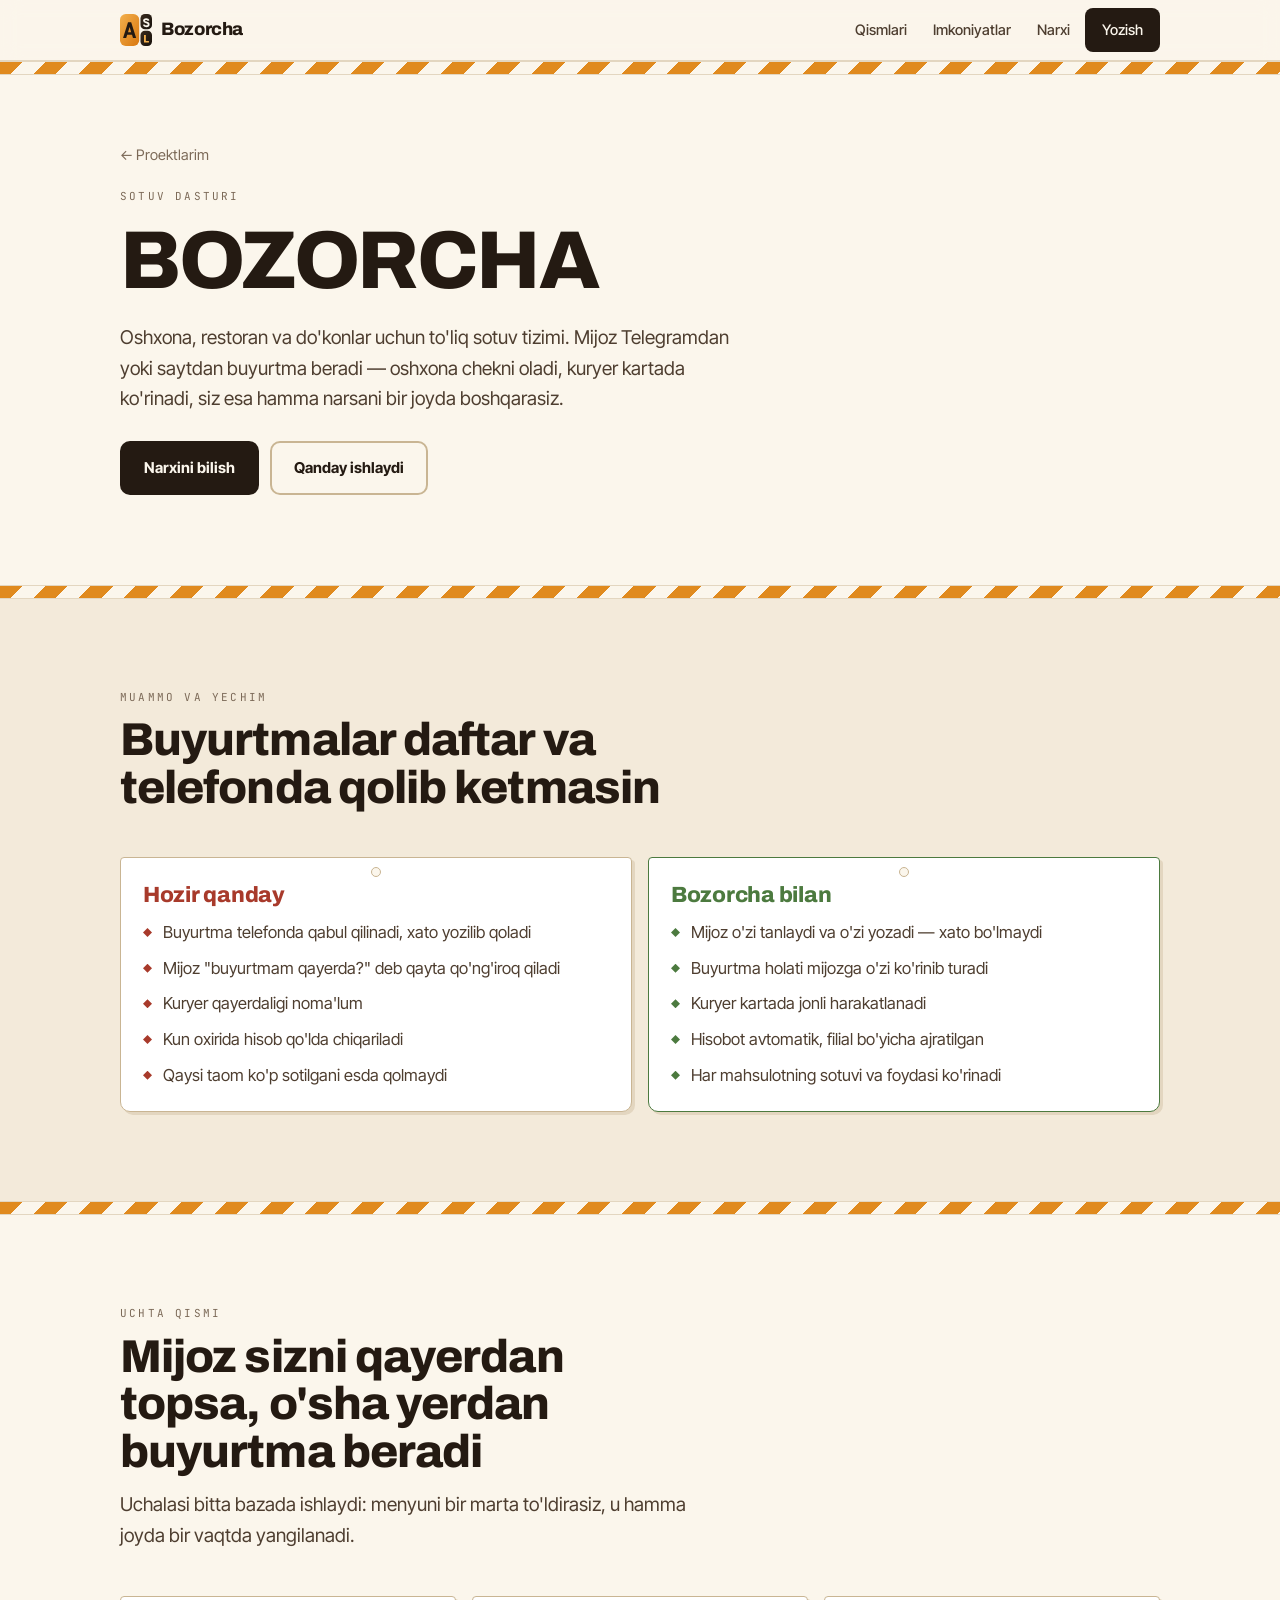
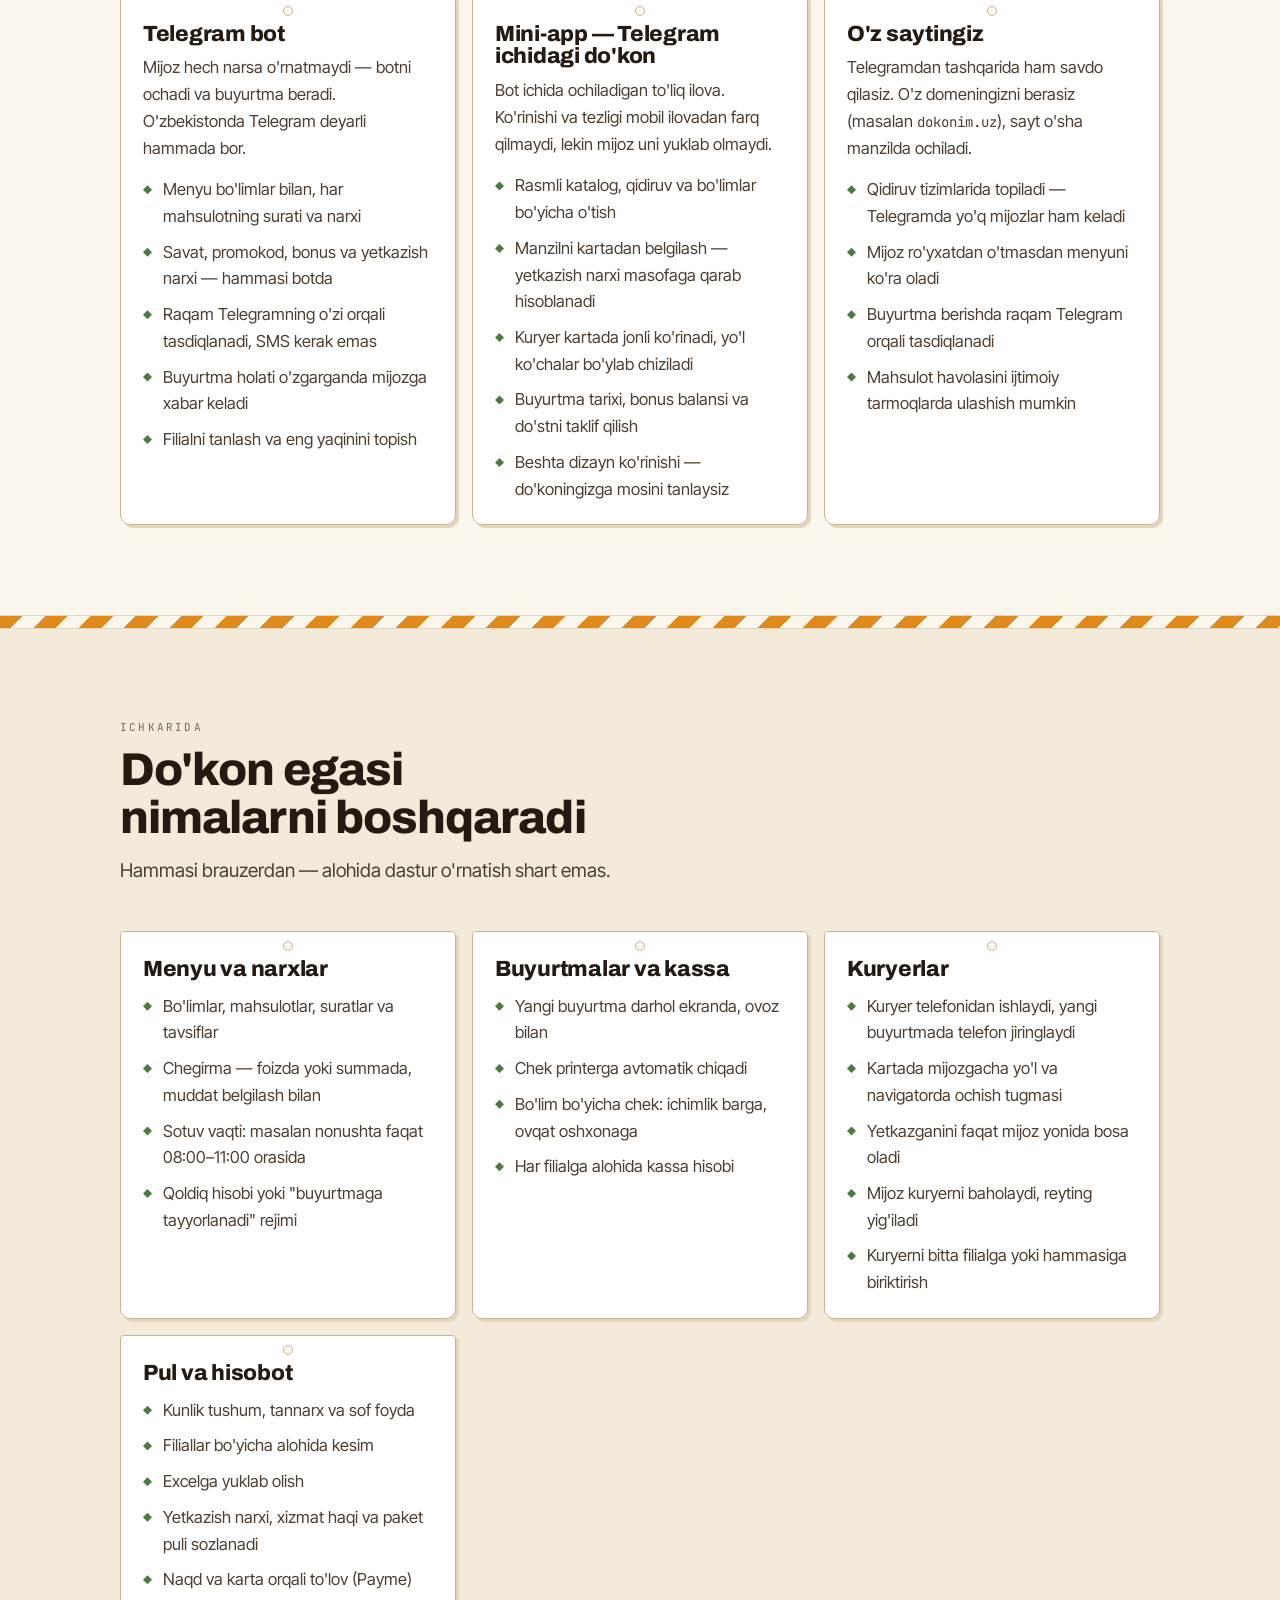
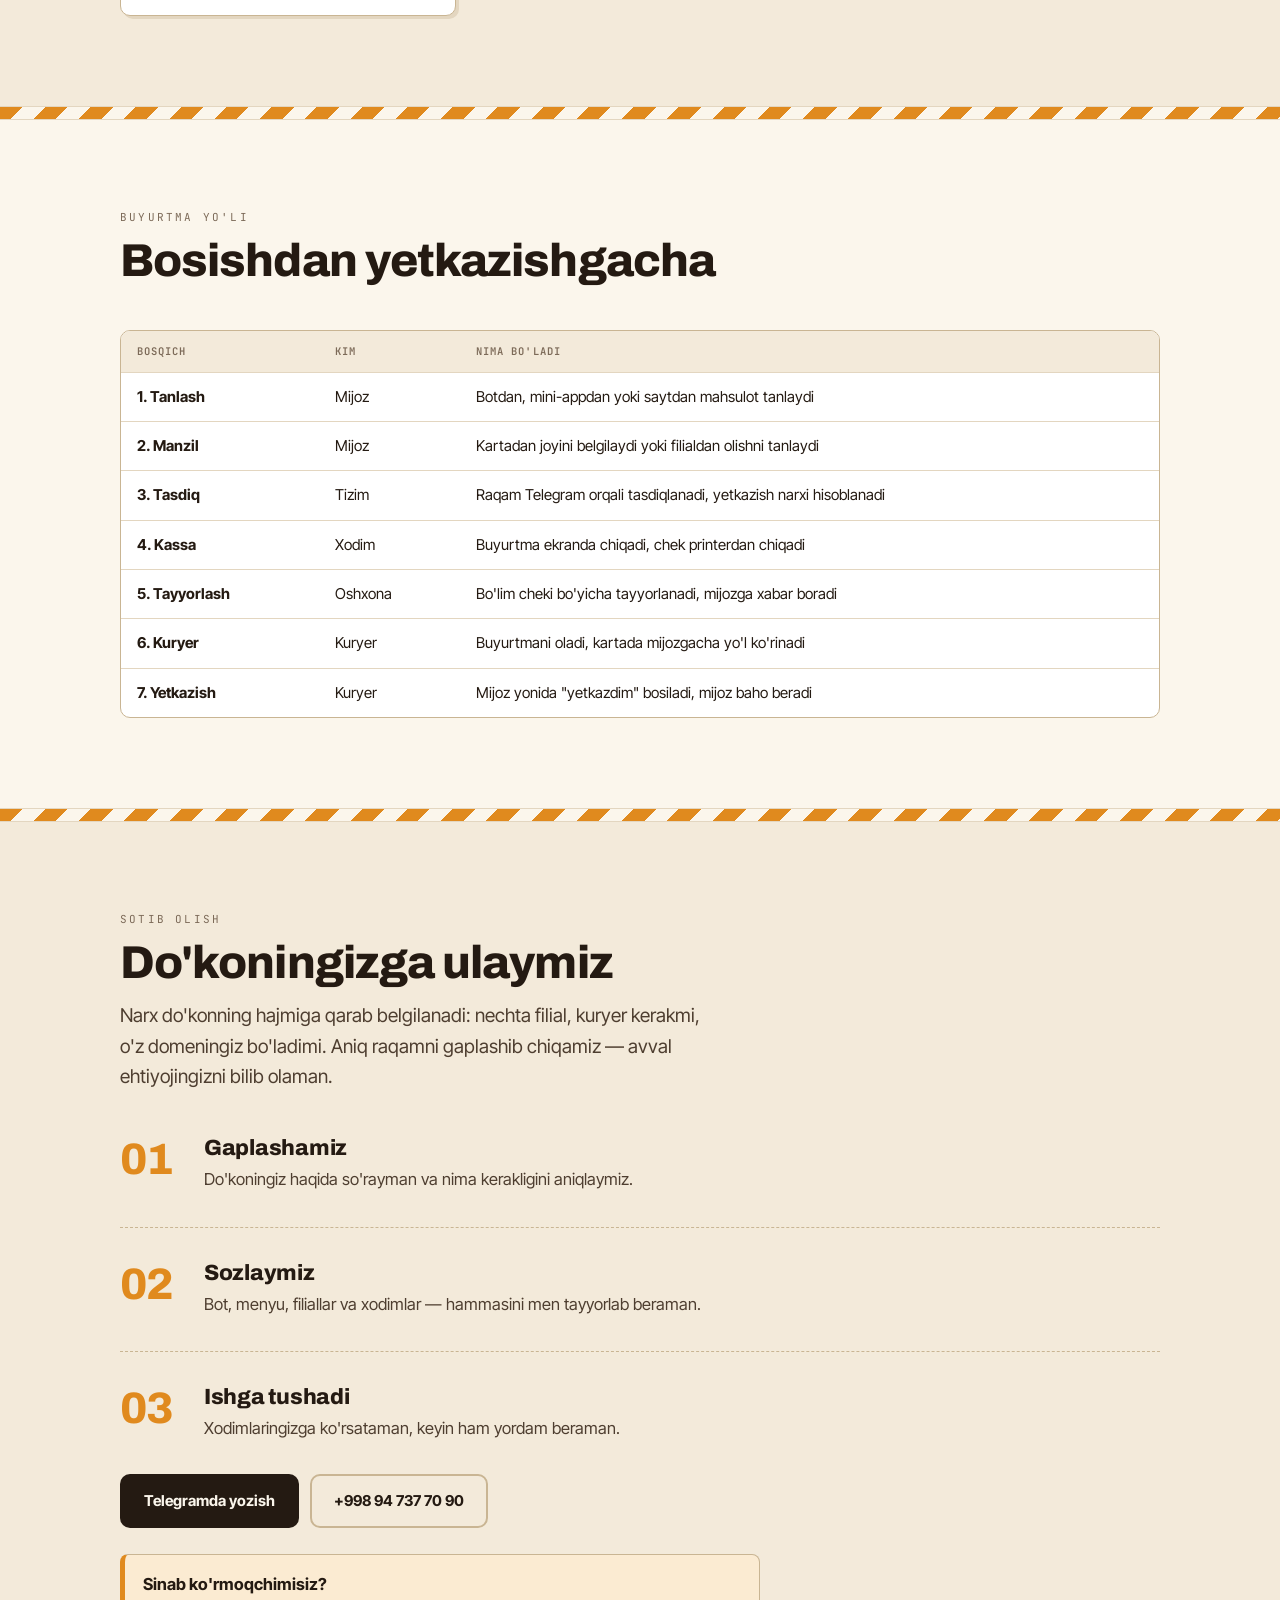
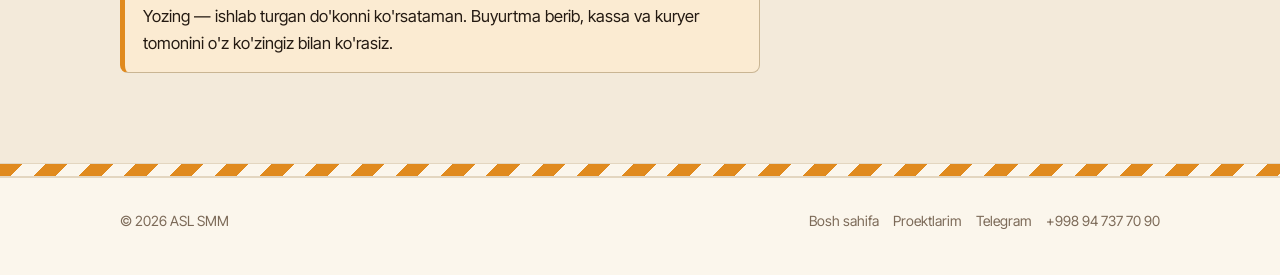
==== commit 5899408b: "Logo: rangli belgi o'rniga ASL SMM logosi va favicon (bosh sahifa, Bozorcha, Gilam)" ====
--- a/bozorcha.html
+++ b/bozorcha.html
@@ -4,6 +4,7 @@
 <meta charset="utf-8" />
 <meta name="viewport" content="width=device-width, initial-scale=1" />
 <title>Bozorcha — oshxona va do'konlar uchun sotuv dasturi</title>
+<link rel="icon" type="image/svg+xml" href="assets/img/asl-logo.svg" />
 <meta name="description" content="Telegram bot, mini-app va o'z saytingiz bitta tizimda. Buyurtma, kassa, chek printeri, kuryer kuzatuvi, filiallar va moliya hisoboti." />
 <meta name="theme-color" content="#E08A1E" />
 
@@ -21,7 +22,7 @@
 
 <nav class="nav">
   <div class="wrap nav-in">
-    <a class="brand" href="/"><span class="brand-mark">B</span> Bozorcha</a>
+    <a class="brand" href="/"><img class="brand-logo" src="assets/img/asl-logo.svg" alt="" width="32" height="32" /> Bozorcha</a>
     <div class="nav-links">
       <a class="hide-sm" href="#qismlar">Qismlari</a>
       <a class="hide-sm" href="#imkoniyat">Imkoniyatlar</a>
--- a/assets/css/bozor.css
+++ b/assets/css/bozor.css
@@ -124,6 +124,7 @@
 /* --- Navigatsiya ------------------------------------------------------ */
 .nav { position: sticky; top: 0; z-index: 50; background: color-mix(in srgb, var(--paper) 90%, transparent); backdrop-filter: blur(10px); border-bottom: 1px solid var(--line); }
 .nav-in { display: flex; align-items: center; gap: 16px; height: 60px; }
+.brand-logo { width: 32px; height: 32px; flex: none; }
 .brand { display: flex; align-items: center; gap: 9px; text-decoration: none; font-family: var(--display); font-weight: 800; font-size: 18px; letter-spacing: -.02em; }
 .brand-mark { width: 24px; height: 24px; border-radius: 5px; background: var(--saffron); display: grid; place-items: center; color: #241A12; font-size: 13px; font-weight: 800; flex: none; }
 .nav-links { margin-left: auto; display: flex; gap: 4px; align-items: center; }
